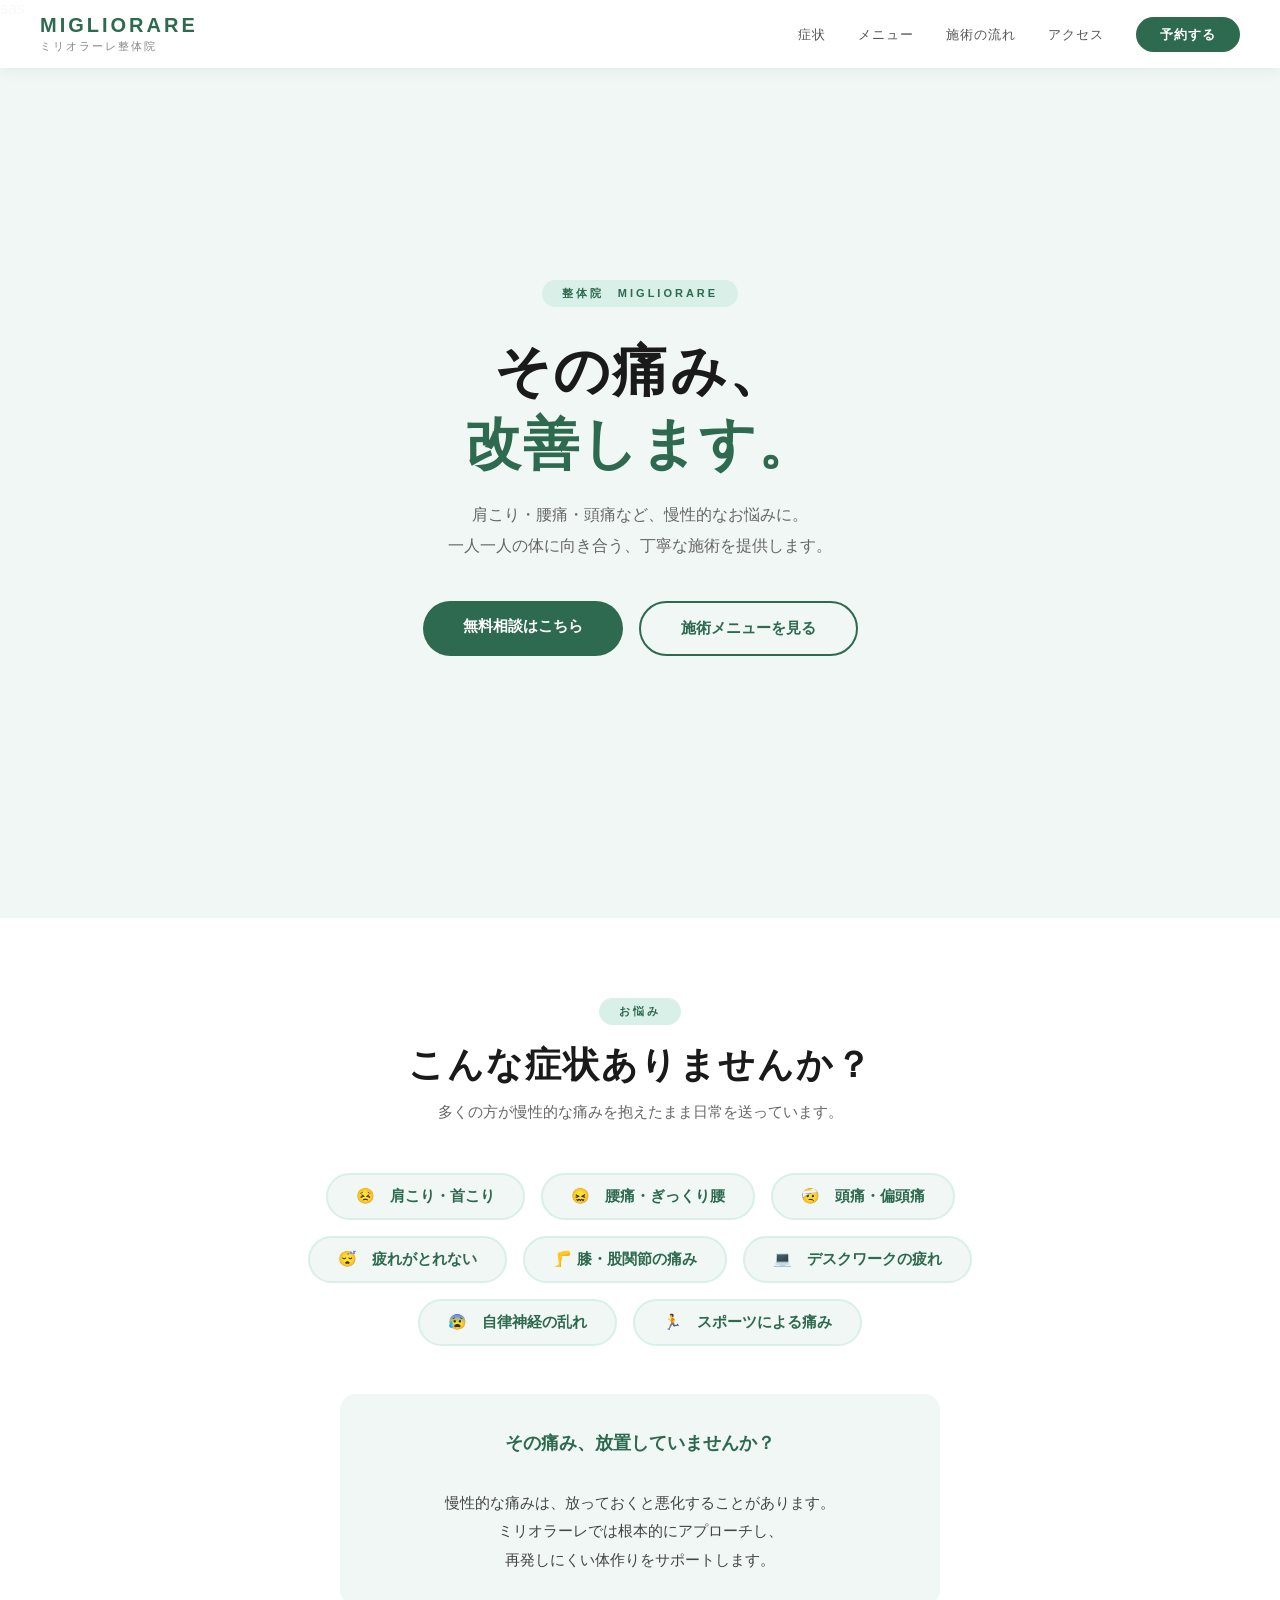
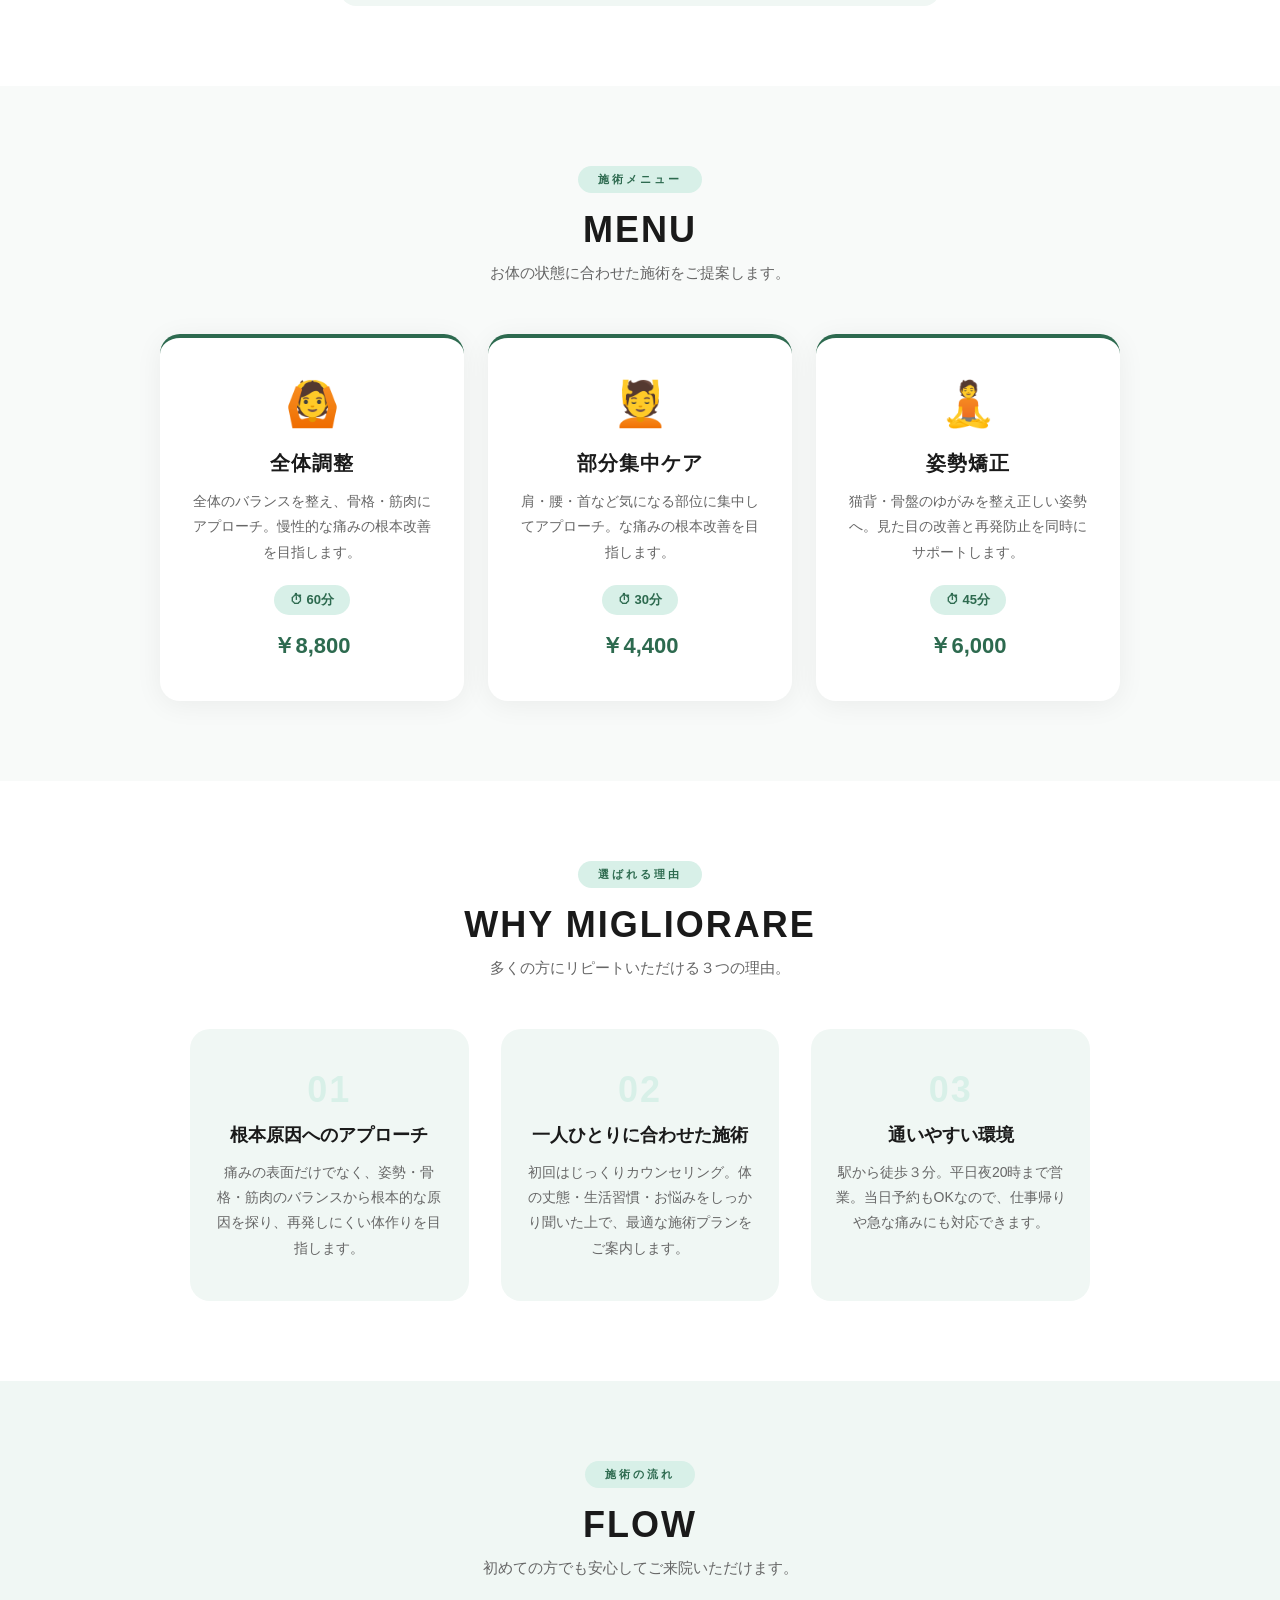
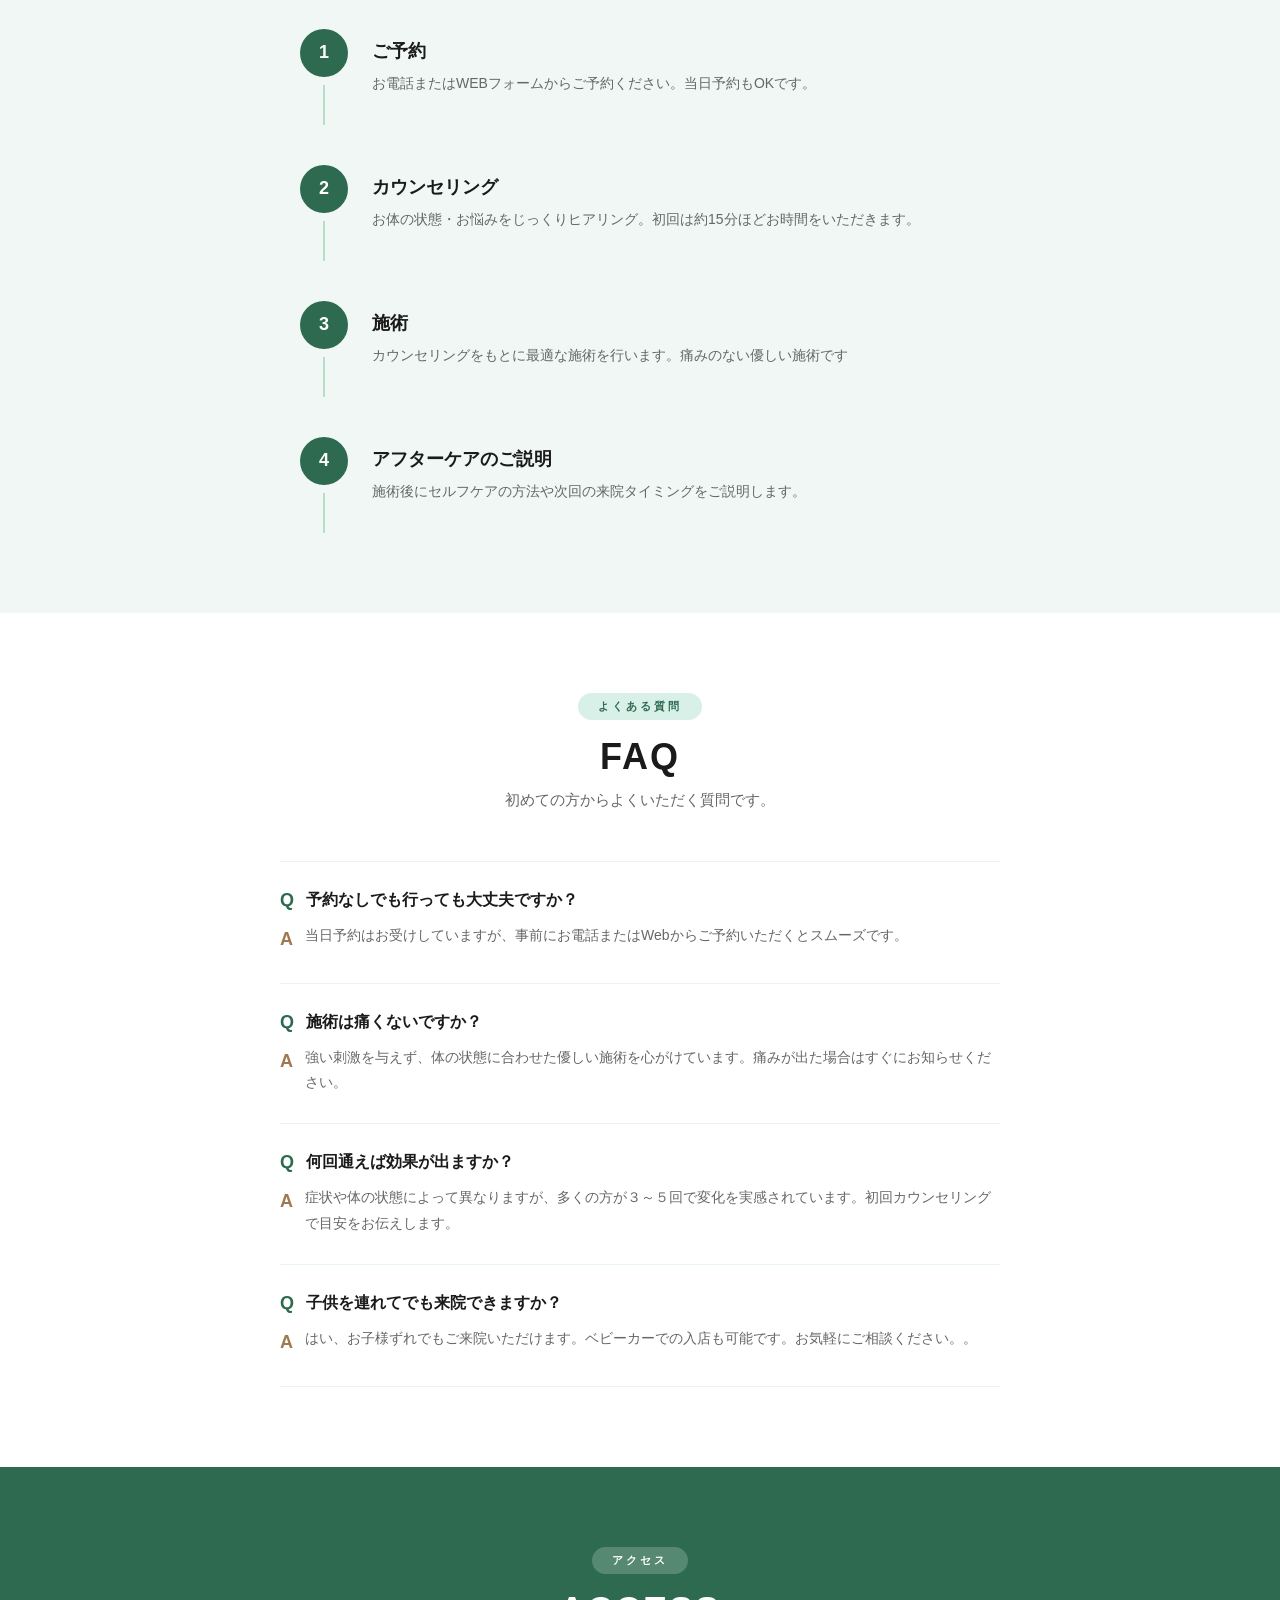
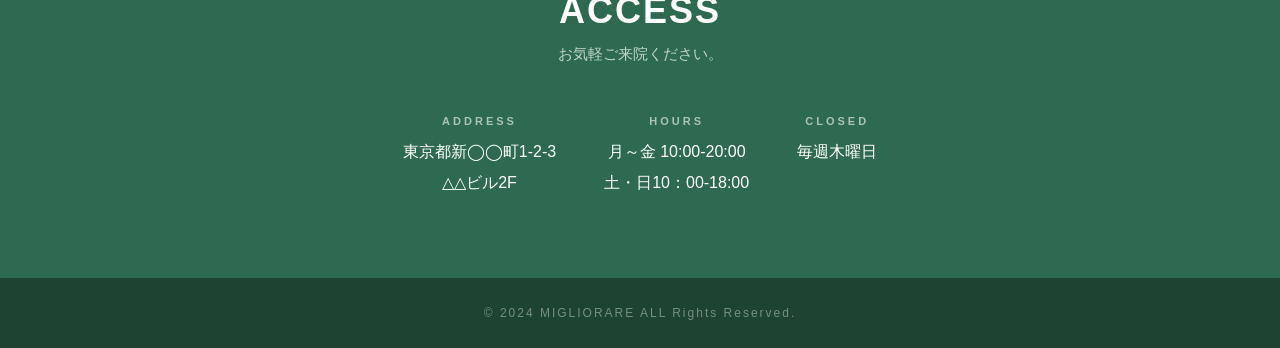
==== index.html @ 096dad44 "Add files via upload" ====
sas<!DOCTYPE html>
<html lang="en">
<head>
    <meta charset="UTF-8">
    <meta name="viewport" content="width=device-width, initial-scale=1.0">
    <title>Millionaire(ミオラーレ)</title>
</head>

<style>
    * {
        box-sizing: border-box;
        margin: 0;
        padding: 0;
    }

    body {
        font-family: sans-serif;
        color: #333333;
    }
    .navbar {
        position: fixed;
        top: 0;
        left: 0;
        right: 0;
        height: 68px;
        padding: 0 40px;
        background-color: rgba(255, 255, 255, 0.97);
        display: flex;
        justify-content: space-between;
        align-items: center;
        box-shadow: 0 2px 16px rgba(0, 0, 0, 0.06);
        z-index: 100;
    }

    .logo {
        font-size: 20px;
        font-weight: 900;
        color: #2d6a4f;
        letter-spacing: 3px;
    }

    .logo span {
        font-size: 11px;
        font-weight: 400;
        color: #888888;
        letter-spacing: 2px;
        display: block;
        margin-top: 2px;
    }

    .nav-links {
        list-style: none;
        display: flex;
        gap: 32px;
    }
    .nav-links a {
        text-decoration: none;
        color: #555555;
        font-size: 13px;
        letter-spacing: 1px;
        transition: color 0.2s;
    }

    .nav-links a:hover {
        color: #2d6a4f;
    }

    .nav-btn {
        background-color: #2d6a4f;
        color: #FFFFFF !important;
        padding: 10px 24px;
        border-radius: 100px;
        font-weight: 700 !important;
        transition: background-color 0.2 !important;
    }

    .nav-btn:hover {
        background-color: #1b4332 !important;
        color: #ffffff !important;
    }

    .hero {
        height: 100vh;
        background-color: #f0f7f4;
        display: flex;
        align-items: center;
        justify-content: center;
        text-align: center;
        padding: 0 20px;
    }

    .hero-inner {
        max-width: 700px;
    }

    .hero-label {
        display: inline-block;
        background-color: #d8f0e8;
        color: #2d6a4f;
        font-size: 11px;
        font-weight: 700;
        letter-spacing: 3px;
        padding: 6px 20px;
        border-radius: 100px;
        margin-bottom: 28px;
    }

    .hero-title {
        font-size: 56px;
        font-weight: 900;
        color: #1a1a1a;
        line-height:  1.3;
        margin-bottom: 20px;
        letter-spacing:  2px;
    }

    .hero-title span {
        color: #2d6a4f;
    }

    .hero-text {
        font-size: 16px;
        color: #666666;
        line-height: 1.9;
        margin-bottom: 40px;
        }

        .hero-btns {
            display: flex;
            gap: 16px;
            justify-content: center;
        }

        .btn-primary {
            display:inline-block;
            background-color: #2d6a4f;
            color: #FFFFFF;
            font-size: 15px;
            font-weight: 700;
            padding: 16px 40px;
            border-radius: 100px;
            text-decoration: none;
            transition: all 0.3s ease;
        }
        .btn-primary:hover {
            background-color: #1b4332;
            transform: translateY(-3px);
            box-shadow: 0 8px 24px rgba(45, 106, 79, 0 0.3);
        }

        .btn-secondary {
            display: inline-block;
            background-color: transparent;
            color: #2d6a4f;
            font-size: 15px;
            font-weight: 700;
            padding: 16px 40px;
            border-radius: 100px;
            text-decoration: none;
            border: 2px solid #2d6a4f;
            transition: all 0.3s ease;
            }

        .btn-secondary:hover {
                background-color: #2d6a4f;
                color: #ffffff;
            }

        .section-label {
            display:  inline-block;
            background-color: #d8f0e8;
            color: #2d6a4f;
            font-size: 11px;
            font-weight: 700;
            letter-spacing: 3px;
            padding: 6px 20px;
            border-radius: 100px;
            margin-bottom: 16px;
        }    

        .section-title {
            font-size: 36px;
            font-weight: 900;
            color: #1a1a1a;
            margin-bottom: 8px;
            letter-spacing: 2px;
        }

        .section-text {
            font-size: 15px;
            color: #666666;
            line-height: 1.8;
            margin-bottom: 48px;
        }

        .symptoms {
            padding: 80px 40px;
            background-color: #ffffff;
            text-align: center;
        }

        .symptom-grid {
            display: flex;
            flex-wrap: wrap;
            gap: 16px;
            max-width: 800px;
            margin: 0 auto 48px;
            justify-content: center;
        }

        .symptom-item {
            background-color: #f0f7f4;
            border: 2px solid #d8f0e8;
            border-radius: 100px;
            padding: 12px 28px;
            font-size: 15px;
            font-weight: 700;
            color: #2d6a4f
        }

        .symptom-note {
            background-color: #f0f7f4;
            border-radius: 16px;
            padding: 32px 40px;
            max-width: 600px;
            margin: 0 auto;
            font-size: 15px;
            color: #444444;
            line-height: 1.9;
        }

        .symptom-note strong {
            color: #2d6a4f;
            font-size: 18px;
        }

        .treatment {
            padding: 80px 40px;
            background-color: #f8faf9;
            text-align: center;
        }

        .treatment-cards {
            display: flex;
            gap: 24px;
            max-width: 960px;
            margin: 0 auto;
        }

        .treatment-card {
            flex: 1;
            background-color: #ffffff;
            border-radius: 20px;
            padding: 40px 28px;
            text-align: center;
            box-shadow: 0 4px 28px rgba(0, 0, 0, 0.06);
            transition: all 0.3s ease;
            border-top: 4px solid #2d6a4f;
        }

        .treatment-card:hover {
            transform:  translateY(-6px);
            box-shadow: 0 16px 40px rgba(45, 106, 79, 0.15);
        }

        .treatment-icon {
            font-size: 44px;
            margin-bottom: 20px;
        }

        .treatment-name {
            font-size: 20px;
            font-weight: 900;
            color: #1a1a1a;
            margin-bottom: 12px;
            letter-spacing: 1px;
        }

        .treatment-desc {
            font-size: 14px;
            color: #666666;
            line-height: 1.8;
            margin-bottom: 20px;
        }

        .treatment-time {
            font-size: 13px;
            color: #2d6a4f;
            font-weight: 700;
            background-color: #d8f0e8;
            padding: 6px 16px;
            border-radius: 100px;
            display: inline-block;
            margin-bottom: 8px;
        }

        .treatment-price {
            font-size: 22px;
            font-weight: 900;
            color: #2d6a4f;
            margin-top: 8px;
        }

        .reasons {
            padding: 80px 40px;
            background-color: #ffffff;
            text-align: center;
        }

        .reason-grid {
            display: flex;
            gap: 32px;
            max-width: 900px;
            margin: 0 auto;
        }

        .reason-item {
            flex: 1;
            padding: 40px 24px;
            border-radius: 20px;
            background-color: #f0f7f4;
            transition: all 0.3s ease;
        }

        .reason-item:hover {
            transform: translateY(-4px);
            box-shadow: 0 12px 32px rgba(45, 106, 79, 0.12);
        }

        .reason-number {
            font-size: 36px;
            font-weight: 900;
            color:#d8f0e8;
            margin-bottom: 12px;
            letter-spacing: 2px;
        }

        .reason-title {
            font-size: 18px;
            font-weight: 900;
            color: #1a1a1a;
            margin-bottom: 12px;
            line-height: 1.4;
        }

        .reason-text {
            font-size: 14px;
            color: #666666;
            line-height: 1.8;
        }

        .flow {
            padding: 80px 40px;
            background-color:  #f0f7f4;
            text-align: center;
        }

        .flow-steps {
            max-width: 680px;
            margin: 0 auto;
            display: flex;
            flex-direction: column;
            gap: 0;
        }

        .flow-step {
            display: flex;
            align-items: flex-start;
            gap: 24px;
            text-align: left;
            position: relative;
            padding-bottom: 40px;
    }

    .flow-step:last-child {
        padding-bottom: 0;
    }

    .flow-left {
        display: flex;
        flex-direction: column;
        align-items: center;
        flex-shrink: 0;
    }

    .flow-num {
        width: 48px;
        height: 48px;
        background-color: #2d6a4f;
        color: #ffffff;
        font-size: 18px;
        font-weight: 900;
        border-radius: 50%;
        display: flex;
        align-items: center;
        justify-content: center;
    }

    .flow-line {
        width: 2px;
        flex: 1;
        background-color: #b7dfc8;
        margin-top: 8px;
        min-height: 40px;
    }

    .flow-step-:last-child .flow-line {
        display: none;
    }

    .flow-content {
        padding-top: 10px;
    }

    .flow-title {
        font-size: 18px;
        font-weight: 900;
        color: #1a1a1a;
        margin-bottom: 8px;
    }

    .flow-text {
        font-size: 14px;
        color: #666666;
        line-height: 1.8;
    }

    .faq {
        padding: 80px 40px;
        background-color: #ffffff;
        text-align: center;
    }

    .faq-list {
        max-width: 720px;
        margin:  0 auto;
        text-align:  left;
    }

    .faq-item {
        border-bottom: 1px solid #e8f4ee;
        padding: 28px 0;
    }

    .faq-item:first-child {
        border-top: 1px solid #e8f4ee;
    }
    .faq-q {
        font-size: 16px;
        font-weight: 700;
        color: #1a1a1a;
        margin-bottom: 12px;
        display: flex;
        gap: 12px;
        align-items: flex-start;
    }

    .faq-q:before {
        content: "Q";
        color: #2d6a4f;
        font-size: 18px;
        font-weight: 900;
        flex-shrink: 0;
    }

    .faq-a{
        font-size: 14px;
        color: #666666;
        line-height: 1.8;
        display: flex;
        gap: 12px;
        align-items: flex-start;
    }

    .faq-a::before {
    content: "A";
    color: #a07850;
    font-size: 18px;
    font-weight: 900;
    flex-shrink: 0;
    }

    .access {
        padding: 80px 40px;
        background-color: #2d6a4f;
        text-align: center;
    }
    
    .access .section-label {
        background-color: rgba(255, 255, 255, 0.2);
        color: #ffffff;
    }

    .access .section-title {
        color:#ffffff;
    }

    .access .section-text {
        color: rgba(255, 255, 255, 0.7);
    }

    .access-grid {
        display: flex;
        gap: 48px;
        max-width: 720px;
        margin: 0 auto;
        justify-content:  center;
    }
    
    .access-item {
        text-align: center;
    }

    .access-label {
        font-size: 11px;
        letter-spacing: 3px;
        color: rgba(255, 255, 255, 0.6);
        margin-bottom: 10px;
        font-weight: 700;
    }

    .access-text {
        font-size: 16px;
        color: #ffffff;
        line-height: 1.9;
    }

    footer {
        background-color: #1d4332;
        padding: 28px;
        text-align: center;
    }

    .footer-text {
        font-size: 12px;
        color: rgba(255, 255, 255, 0.4);
        letter-spacing: 2px;
    }

 
</style>


<body>
    <nav  class="navbar">
        <div class="logo">
            MIGLIORARE
            <span>ミリオラーレ整体院</span>
        </div>
        <ul class="nav-links">
            <li><a href="#">症状</a></li>
            <li><a href="#">メニュー</a></li>
            <li><a href="#">施術の流れ</a></li>
            <li><a href="#">アクセス</a></li>
            <li><a class="nav-btn" href="#">予約する</a></li>
        </ul>
    </nav>
    <section class="hero">
        <div class="hero-inner">
            <span class="hero-label">整体院　MIGLIORARE</span>
            <h1 class="hero-title">
                その痛み、<br>
                <span>改善します。</span>
            </h1>
            <p class="hero-text">
                肩こり・腰痛・頭痛など、慢性的なお悩みに。<br>
                一人一人の体に向き合う、丁寧な施術を提供します。
        </p>
            <div class="hero-btns">
                <a class="btn-primary" href="#">無料相談はこちら</a>
                <a class="btn-secondary" href="#">施術メニューを見る</a>
            </div>
        </div>
    </section>

    <section class="symptoms">
        <span class="section-label">お悩み</span>
        <h2 class="section-title">こんな症状ありませんか？</h2>
        <p class="section-text">多くの方が慢性的な痛みを抱えたまま日常を送っています。</p>

        <div class="symptom-grid">
          <span class="symptom-item">😣　肩こり・首こり</span>
            <span class="symptom-item">😖　腰痛・ぎっくり腰</span>
            <span class="symptom-item">🤕　頭痛・偏頭痛</span>
            <span class="symptom-item">😴　疲れがとれない</span>
            <span class="symptom-item">🦵  膝・股関節の痛み</span>
            <span class="symptom-item">💻　デスクワークの疲れ</span>
            <span class="symptom-item">😰　自律神経の乱れ</span>
            <span class="symptom-item">🏃　スポーツによる痛み</span>
        </div>

        <div class="symptom-note">
            <strong>その痛み、放置していませんか？</strong><br><br>
            慢性的な痛みは、放っておくと悪化することがあります。<br>
            ミリオラーレでは根本的にアプローチし、<br>
            再発しにくい体作りをサポートします。
        </div>
    </section>

    <section class="treatment">
        <span class="section-label">施術メニュー</span>
        <h2 class="section-title">MENU</h2>
        <p class="section-text">お体の状態に合わせた施術をご提案します。</p>

        <div class="treatment-cards">

            <div class="treatment-card">
                <div class="treatment-icon">🙆</div>
                <h3 class="treatment-name">全体調整</h3>
                <p class="treatment-desc">全体のバランスを整え、骨格・筋肉にアプローチ。慢性的な痛みの根本改善を目指します。</p>
                <span class="treatment-time">⏱ 60分</span>
                <p class="treatment-price">￥8,800</p>
            </div>

            <div class="treatment-card">
                <div class="treatment-icon">💆</div>
                <h3 class="treatment-name">部分集中ケア</h3>
                <p class="treatment-desc">肩・腰・首など気になる部位に集中してアプローチ。な痛みの根本改善を目指します。</p>
                <span class="treatment-time">⏱  30分</span>
                <p class="treatment-price">￥4,400</p>
            </div>

        <div class="treatment-card">
                <div class="treatment-icon">🧘</div>
                <h3 class="treatment-name">姿勢矯正</h3>
                <p class="treatment-desc">猫背・骨盤のゆがみを整え正しい姿勢へ。見た目の改善と再発防止を同時にサポートします。</p>
                <span class="treatment-time">⏱ 45分</span>
                <p class="treatment-price">￥6,000</p>
            </div>
     </div>
    </section>

    <section class="reasons">
        <span class="section-label">選ばれる理由</span>
        <h2 class="section-title">WHY MIGLIORARE</h2>
        <p class="section-text">多くの方にリピートいただける３つの理由。</p>

        <div class="reason-grid">

            <div class="reason-item">
                <p class="reason-number">01</p>
                <h3 class="reason-title">根本原因へのアプローチ</h3>
                <p class="reason-text">痛みの表面だけでなく、姿勢・骨格・筋肉のバランスから根本的な原因を探り、再発しにくい体作りを目指します。</p>
            </div>

            <div class="reason-item">
                <p class="reason-number">02</p>
                <h3 class="reason-title">一人ひとりに合わせた施術</h3>
                <p class="reason-text">初回はじっくりカウンセリング。体の丈態・生活習慣・お悩みをしっかり聞いた上で、最適な施術プランをご案内します。</p>
            </div>

            <div class="reason-item">
                <p class="reason-number">03</p>
                <h3 class="reason-title">通いやすい環境</h3>
                <p class="reason-text">駅から徒歩３分。平日夜20時まで営業。当日予約もOKなので、仕事帰りや急な痛みにも対応できます。</p>
            </div>
    
        </div>
        
    </section>

    <section class="flow">
        <span class="section-label">施術の流れ</span>
        <h2 class="section-title">FLOW</h2>
        <p class="section-text">初めての方でも安心してご来院いただけます。</p>
    
    <div class="flow-steps">

        <div class="flow-step">
            <div class="flow-left">
            <div class="flow-num">1</div>
            <div class="flow-line"></div>
        </div>
        <div class="flow-content">
            <h3 class="flow-title">ご予約</h3>
            <p class="flow-text">お電話またはWEBフォームからご予約ください。当日予約もOKです。</p>
        </div>  
    </div>

    <div class="flow-step">
            <div class="flow-left">
            <div class="flow-num">2</div>
            <div class="flow-line"></div>
        </div>
        <div class="flow-content">
            <h3 class="flow-title">カウンセリング</h3>
            <p class="flow-text">お体の状態・お悩みをじっくりヒアリング。初回は約15分ほどお時間をいただきます。</p>
        </div>  
    </div>

    <div class="flow-step">
            <div class="flow-left">
            <div class="flow-num">3</div>
            <div class="flow-line"></div>
        </div>
        <div class="flow-content">
            <h3 class="flow-title">施術</h3>
            <p class="flow-text">カウンセリングをもとに最適な施術を行います。痛みのない優しい施術です</p>
        </div>  
    </div>

    <div class="flow-step">
            <div class="flow-left">
            <div class="flow-num">4</div>
            <div class="flow-line"></div>
        </div>
        <div class="flow-content">
            <h3 class="flow-title">アフターケアのご説明</h3>
            <p class="flow-text">施術後にセルフケアの方法や次回の来院タイミングをご説明します。</p>
        </div>  
    </div>

    </div>
    </section>

    <section class="faq">
        <span class="section-label">よくある質問</span>
        <h2 class="section-title">FAQ</h2>
        <p class="section-text">初めての方からよくいただく質問です。</p>

        <div class="faq-list">

            <div class="faq-item">
                <p class="faq-q">予約なしでも行っても大丈夫ですか？</p>
                <p class="faq-a">当日予約はお受けしていますが、事前にお電話またはWebからご予約いただくとスムーズです。</p>
            </div>

             <div class="faq-item">
                <p class="faq-q">施術は痛くないですか？</p>
                <p class="faq-a">強い刺激を与えず、体の状態に合わせた優しい施術を心がけています。痛みが出た場合はすぐにお知らせください。</p>
            </div>

             <div class="faq-item">
                <p class="faq-q">何回通えば効果が出ますか？</p>
                <p class="faq-a">症状や体の状態によって異なりますが、多くの方が３～５回で変化を実感されています。初回カウンセリングで目安をお伝えします。</p>
            </div>

            
             <div class="faq-item">
                <p class="faq-q">子供を連れてでも来院できますか？</p>
                <p class="faq-a">はい、お子様ずれでもご来院いただけます。ベビーカーでの入店も可能です。お気軽にご相談ください。。</p>
            </div>

        </div>
    </section>

    <section class="access">
        <span class="section-label">アクセス</span>
        <h2 class="section-title">ACCESS</h2>
        <p class="section-text">お気軽ご来院ください。</p>

        <div class="access-grid">

            <div class="access-item">
                <p class="access-label">ADDRESS</p>
                <p class="access-text">東京都新◯◯町1-2-3<br>△△ビル2F</p>
            </div>

            
            <div class="access-item">
                <p class="access-label">HOURS</p>
                <p class="access-text">月～金 10:00-20:00<br>土・日10：00-18:00</p>
            </div>

            
            <div class="access-item">
                <p class="access-label">CLOSED</p>
                <p class="access-text">毎週木曜日</p>
            </div>

        </div>
    </section>

    <footer>
        <p class="footer-text">© 2024 MIGLIORARE ALL Rights Reserved.</p>
    </footer>

</body>
</html>
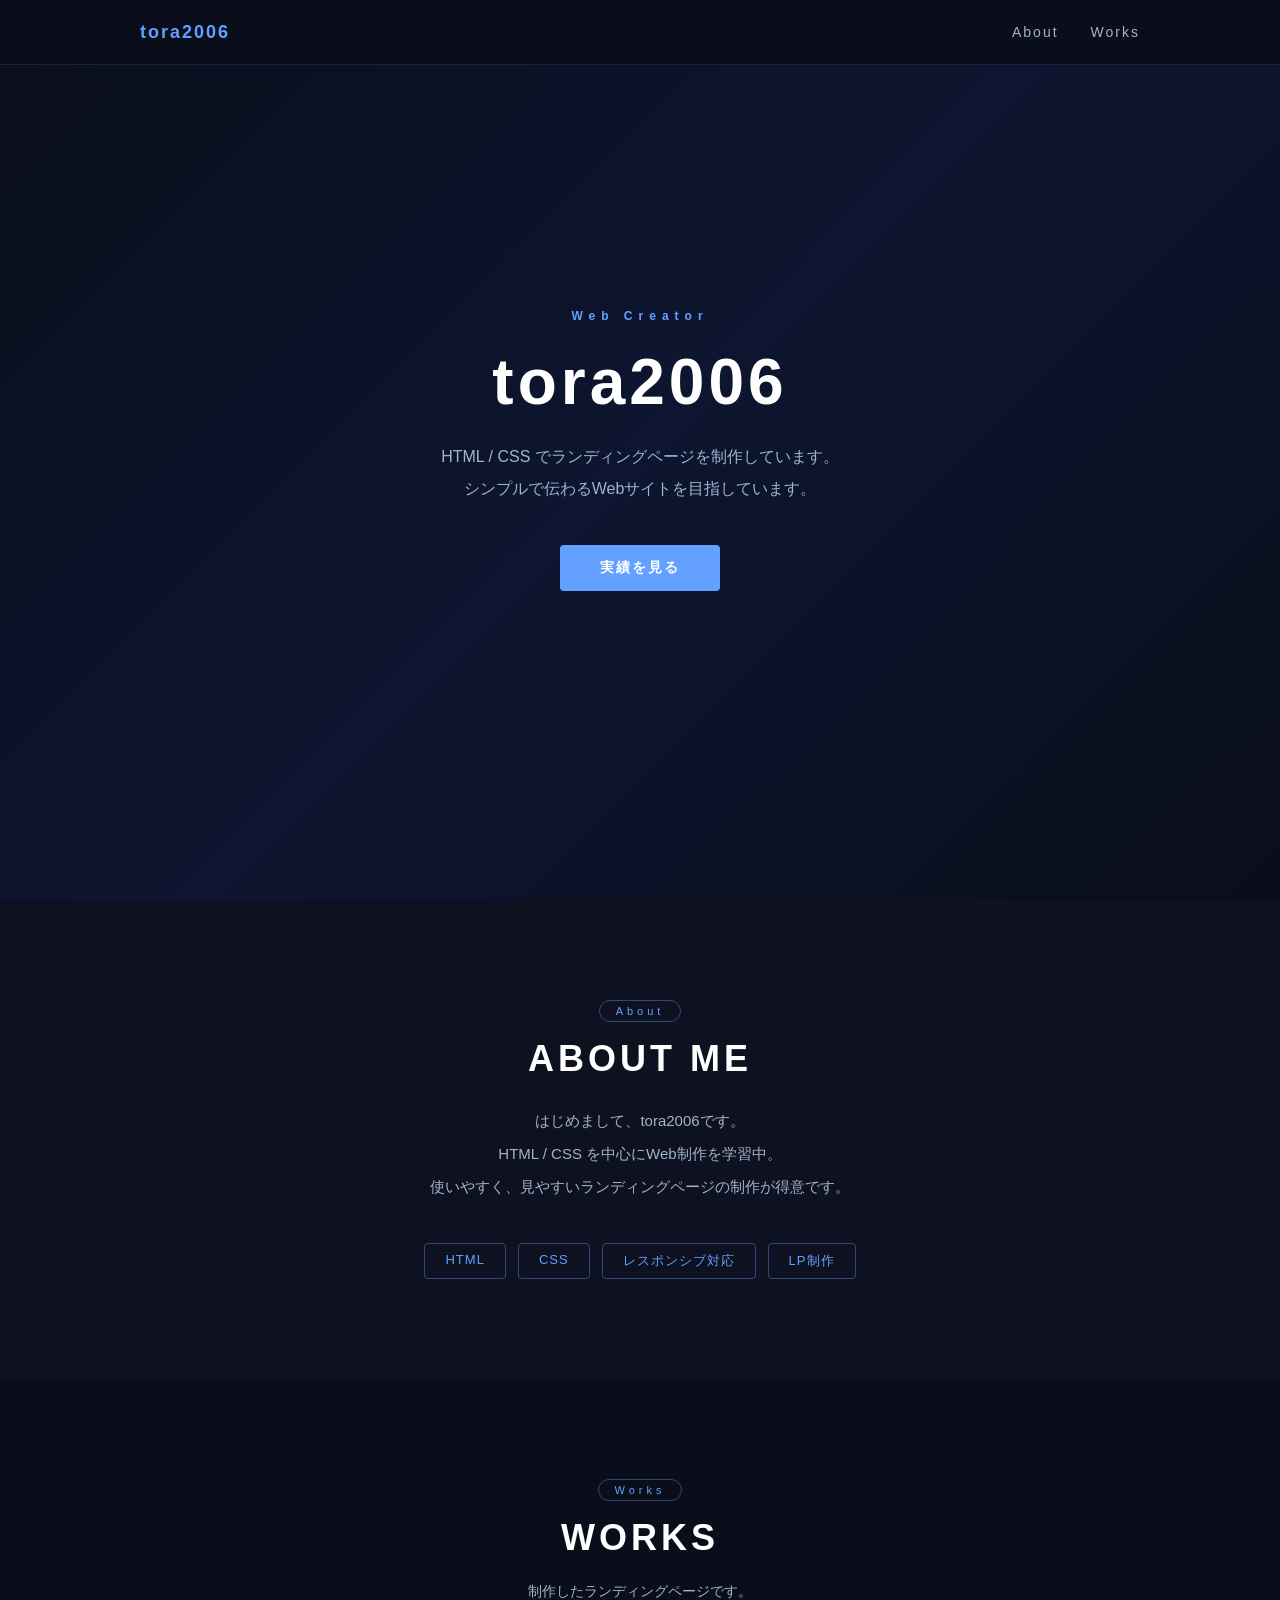
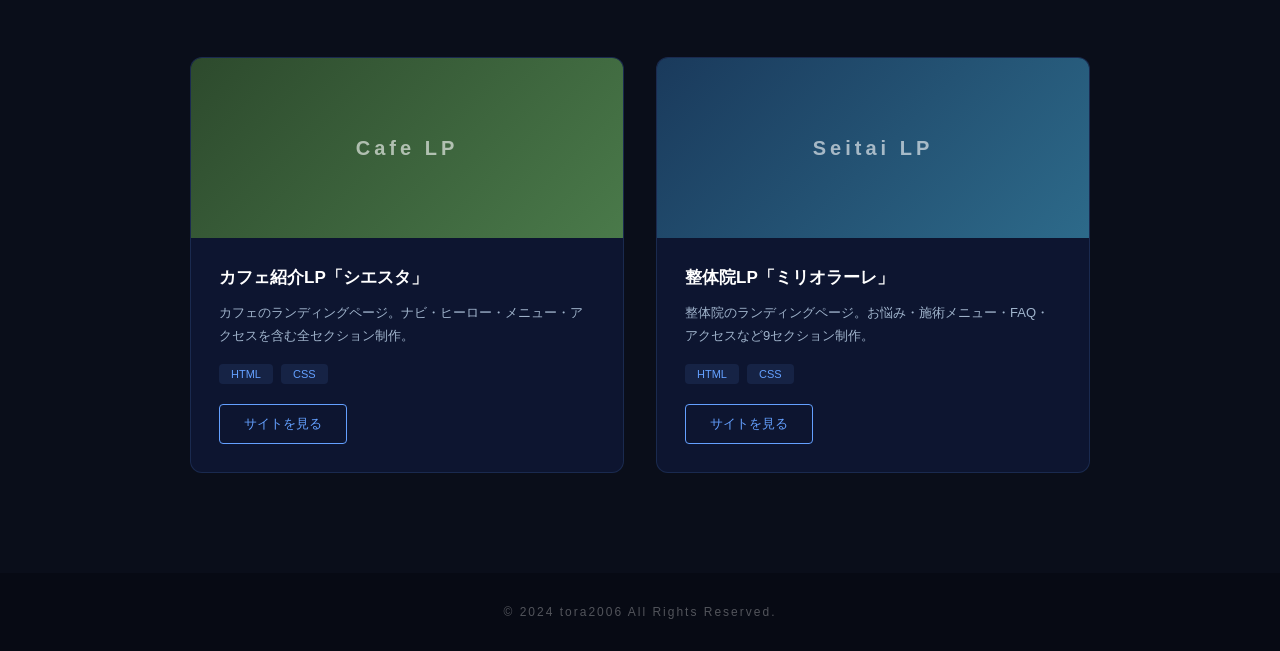
==== commit 8c8a0fca: "Add files via upload" ====
--- a/index.html
+++ b/index.html
@@ -1,779 +1,91 @@
-sas<!DOCTYPE html>
-<html lang="en">
+<!DOCTYPE html>
+<html lang="ja">
 <head>
     <meta charset="UTF-8">
     <meta name="viewport" content="width=device-width, initial-scale=1.0">
-    <title>Millionaire(ミオラーレ)</title>
+    <title>tora2006 | Web Portfolio</title>
+    <link rel="stylesheet" href="style.css">
 </head>
+<body>
 
-<style>
-    * {
-        box-sizing: border-box;
-        margin: 0;
-        padding: 0;
-    }
+    <header class="header">
+        <div class="header-inner">
+            <p class="logo">tora2006</p>
+            <nav class="nav-links">
+                <a href="#about">About</a>
+                <a href="#works">Works</a>
+            </nav>
+        </div>
+    </header>
 
-    body {
-        font-family: sans-serif;
-        color: #333333;
-    }
-    .navbar {
-        position: fixed;
-        top: 0;
-        left: 0;
-        right: 0;
-        height: 68px;
-        padding: 0 40px;
-        background-color: rgba(255, 255, 255, 0.97);
-        display: flex;
-        justify-content: space-between;
-        align-items: center;
-        box-shadow: 0 2px 16px rgba(0, 0, 0, 0.06);
-        z-index: 100;
-    }
-
-    .logo {
-        font-size: 20px;
-        font-weight: 900;
-        color: #2d6a4f;
-        letter-spacing: 3px;
-    }
-
-    .logo span {
-        font-size: 11px;
-        font-weight: 400;
-        color: #888888;
-        letter-spacing: 2px;
-        display: block;
-        margin-top: 2px;
-    }
-
-    .nav-links {
-        list-style: none;
-        display: flex;
-        gap: 32px;
-    }
-    .nav-links a {
-        text-decoration: none;
-        color: #555555;
-        font-size: 13px;
-        letter-spacing: 1px;
-        transition: color 0.2s;
-    }
-
-    .nav-links a:hover {
-        color: #2d6a4f;
-    }
-
-    .nav-btn {
-        background-color: #2d6a4f;
-        color: #FFFFFF !important;
-        padding: 10px 24px;
-        border-radius: 100px;
-        font-weight: 700 !important;
-        transition: background-color 0.2 !important;
-    }
-
-    .nav-btn:hover {
-        background-color: #1b4332 !important;
-        color: #ffffff !important;
-    }
-
-    .hero {
-        height: 100vh;
-        background-color: #f0f7f4;
-        display: flex;
-        align-items: center;
-        justify-content: center;
-        text-align: center;
-        padding: 0 20px;
-    }
-
-    .hero-inner {
-        max-width: 700px;
-    }
-
-    .hero-label {
-        display: inline-block;
-        background-color: #d8f0e8;
-        color: #2d6a4f;
-        font-size: 11px;
-        font-weight: 700;
-        letter-spacing: 3px;
-        padding: 6px 20px;
-        border-radius: 100px;
-        margin-bottom: 28px;
-    }
-
-    .hero-title {
-        font-size: 56px;
-        font-weight: 900;
-        color: #1a1a1a;
-        line-height:  1.3;
-        margin-bottom: 20px;
-        letter-spacing:  2px;
-    }
-
-    .hero-title span {
-        color: #2d6a4f;
-    }
-
-    .hero-text {
-        font-size: 16px;
-        color: #666666;
-        line-height: 1.9;
-        margin-bottom: 40px;
-        }
-
-        .hero-btns {
-            display: flex;
-            gap: 16px;
-            justify-content: center;
-        }
-
-        .btn-primary {
-            display:inline-block;
-            background-color: #2d6a4f;
-            color: #FFFFFF;
-            font-size: 15px;
-            font-weight: 700;
-            padding: 16px 40px;
-            border-radius: 100px;
-            text-decoration: none;
-            transition: all 0.3s ease;
-        }
-        .btn-primary:hover {
-            background-color: #1b4332;
-            transform: translateY(-3px);
-            box-shadow: 0 8px 24px rgba(45, 106, 79, 0 0.3);
-        }
-
-        .btn-secondary {
-            display: inline-block;
-            background-color: transparent;
-            color: #2d6a4f;
-            font-size: 15px;
-            font-weight: 700;
-            padding: 16px 40px;
-            border-radius: 100px;
-            text-decoration: none;
-            border: 2px solid #2d6a4f;
-            transition: all 0.3s ease;
-            }
-
-        .btn-secondary:hover {
-                background-color: #2d6a4f;
-                color: #ffffff;
-            }
-
-        .section-label {
-            display:  inline-block;
-            background-color: #d8f0e8;
-            color: #2d6a4f;
-            font-size: 11px;
-            font-weight: 700;
-            letter-spacing: 3px;
-            padding: 6px 20px;
-            border-radius: 100px;
-            margin-bottom: 16px;
-        }    
-
-        .section-title {
-            font-size: 36px;
-            font-weight: 900;
-            color: #1a1a1a;
-            margin-bottom: 8px;
-            letter-spacing: 2px;
-        }
-
-        .section-text {
-            font-size: 15px;
-            color: #666666;
-            line-height: 1.8;
-            margin-bottom: 48px;
-        }
-
-        .symptoms {
-            padding: 80px 40px;
-            background-color: #ffffff;
-            text-align: center;
-        }
-
-        .symptom-grid {
-            display: flex;
-            flex-wrap: wrap;
-            gap: 16px;
-            max-width: 800px;
-            margin: 0 auto 48px;
-            justify-content: center;
-        }
-
-        .symptom-item {
-            background-color: #f0f7f4;
-            border: 2px solid #d8f0e8;
-            border-radius: 100px;
-            padding: 12px 28px;
-            font-size: 15px;
-            font-weight: 700;
-            color: #2d6a4f
-        }
-
-        .symptom-note {
-            background-color: #f0f7f4;
-            border-radius: 16px;
-            padding: 32px 40px;
-            max-width: 600px;
-            margin: 0 auto;
-            font-size: 15px;
-            color: #444444;
-            line-height: 1.9;
-        }
-
-        .symptom-note strong {
-            color: #2d6a4f;
-            font-size: 18px;
-        }
-
-        .treatment {
-            padding: 80px 40px;
-            background-color: #f8faf9;
-            text-align: center;
-        }
-
-        .treatment-cards {
-            display: flex;
-            gap: 24px;
-            max-width: 960px;
-            margin: 0 auto;
-        }
-
-        .treatment-card {
-            flex: 1;
-            background-color: #ffffff;
-            border-radius: 20px;
-            padding: 40px 28px;
-            text-align: center;
-            box-shadow: 0 4px 28px rgba(0, 0, 0, 0.06);
-            transition: all 0.3s ease;
-            border-top: 4px solid #2d6a4f;
-        }
-
-        .treatment-card:hover {
-            transform:  translateY(-6px);
-            box-shadow: 0 16px 40px rgba(45, 106, 79, 0.15);
-        }
-
-        .treatment-icon {
-            font-size: 44px;
-            margin-bottom: 20px;
-        }
-
-        .treatment-name {
-            font-size: 20px;
-            font-weight: 900;
-            color: #1a1a1a;
-            margin-bottom: 12px;
-            letter-spacing: 1px;
-        }
-
-        .treatment-desc {
-            font-size: 14px;
-            color: #666666;
-            line-height: 1.8;
-            margin-bottom: 20px;
-        }
-
-        .treatment-time {
-            font-size: 13px;
-            color: #2d6a4f;
-            font-weight: 700;
-            background-color: #d8f0e8;
-            padding: 6px 16px;
-            border-radius: 100px;
-            display: inline-block;
-            margin-bottom: 8px;
-        }
-
-        .treatment-price {
-            font-size: 22px;
-            font-weight: 900;
-            color: #2d6a4f;
-            margin-top: 8px;
-        }
-
-        .reasons {
-            padding: 80px 40px;
-            background-color: #ffffff;
-            text-align: center;
-        }
-
-        .reason-grid {
-            display: flex;
-            gap: 32px;
-            max-width: 900px;
-            margin: 0 auto;
-        }
-
-        .reason-item {
-            flex: 1;
-            padding: 40px 24px;
-            border-radius: 20px;
-            background-color: #f0f7f4;
-            transition: all 0.3s ease;
-        }
-
-        .reason-item:hover {
-            transform: translateY(-4px);
-            box-shadow: 0 12px 32px rgba(45, 106, 79, 0.12);
-        }
-
-        .reason-number {
-            font-size: 36px;
-            font-weight: 900;
-            color:#d8f0e8;
-            margin-bottom: 12px;
-            letter-spacing: 2px;
-        }
-
-        .reason-title {
-            font-size: 18px;
-            font-weight: 900;
-            color: #1a1a1a;
-            margin-bottom: 12px;
-            line-height: 1.4;
-        }
-
-        .reason-text {
-            font-size: 14px;
-            color: #666666;
-            line-height: 1.8;
-        }
-
-        .flow {
-            padding: 80px 40px;
-            background-color:  #f0f7f4;
-            text-align: center;
-        }
-
-        .flow-steps {
-            max-width: 680px;
-            margin: 0 auto;
-            display: flex;
-            flex-direction: column;
-            gap: 0;
-        }
-
-        .flow-step {
-            display: flex;
-            align-items: flex-start;
-            gap: 24px;
-            text-align: left;
-            position: relative;
-            padding-bottom: 40px;
-    }
-
-    .flow-step:last-child {
-        padding-bottom: 0;
-    }
-
-    .flow-left {
-        display: flex;
-        flex-direction: column;
-        align-items: center;
-        flex-shrink: 0;
-    }
-
-    .flow-num {
-        width: 48px;
-        height: 48px;
-        background-color: #2d6a4f;
-        color: #ffffff;
-        font-size: 18px;
-        font-weight: 900;
-        border-radius: 50%;
-        display: flex;
-        align-items: center;
-        justify-content: center;
-    }
-
-    .flow-line {
-        width: 2px;
-        flex: 1;
-        background-color: #b7dfc8;
-        margin-top: 8px;
-        min-height: 40px;
-    }
-
-    .flow-step-:last-child .flow-line {
-        display: none;
-    }
-
-    .flow-content {
-        padding-top: 10px;
-    }
-
-    .flow-title {
-        font-size: 18px;
-        font-weight: 900;
-        color: #1a1a1a;
-        margin-bottom: 8px;
-    }
-
-    .flow-text {
-        font-size: 14px;
-        color: #666666;
-        line-height: 1.8;
-    }
-
-    .faq {
-        padding: 80px 40px;
-        background-color: #ffffff;
-        text-align: center;
-    }
-
-    .faq-list {
-        max-width: 720px;
-        margin:  0 auto;
-        text-align:  left;
-    }
-
-    .faq-item {
-        border-bottom: 1px solid #e8f4ee;
-        padding: 28px 0;
-    }
-
-    .faq-item:first-child {
-        border-top: 1px solid #e8f4ee;
-    }
-    .faq-q {
-        font-size: 16px;
-        font-weight: 700;
-        color: #1a1a1a;
-        margin-bottom: 12px;
-        display: flex;
-        gap: 12px;
-        align-items: flex-start;
-    }
-
-    .faq-q:before {
-        content: "Q";
-        color: #2d6a4f;
-        font-size: 18px;
-        font-weight: 900;
-        flex-shrink: 0;
-    }
-
-    .faq-a{
-        font-size: 14px;
-        color: #666666;
-        line-height: 1.8;
-        display: flex;
-        gap: 12px;
-        align-items: flex-start;
-    }
-
-    .faq-a::before {
-    content: "A";
-    color: #a07850;
-    font-size: 18px;
-    font-weight: 900;
-    flex-shrink: 0;
-    }
-
-    .access {
-        padding: 80px 40px;
-        background-color: #2d6a4f;
-        text-align: center;
-    }
-    
-    .access .section-label {
-        background-color: rgba(255, 255, 255, 0.2);
-        color: #ffffff;
-    }
-
-    .access .section-title {
-        color:#ffffff;
-    }
-
-    .access .section-text {
-        color: rgba(255, 255, 255, 0.7);
-    }
-
-    .access-grid {
-        display: flex;
-        gap: 48px;
-        max-width: 720px;
-        margin: 0 auto;
-        justify-content:  center;
-    }
-    
-    .access-item {
-        text-align: center;
-    }
-
-    .access-label {
-        font-size: 11px;
-        letter-spacing: 3px;
-        color: rgba(255, 255, 255, 0.6);
-        margin-bottom: 10px;
-        font-weight: 700;
-    }
-
-    .access-text {
-        font-size: 16px;
-        color: #ffffff;
-        line-height: 1.9;
-    }
-
-    footer {
-        background-color: #1d4332;
-        padding: 28px;
-        text-align: center;
-    }
-
-    .footer-text {
-        font-size: 12px;
-        color: rgba(255, 255, 255, 0.4);
-        letter-spacing: 2px;
-    }
-
- 
-</style>
-
-
-<body>
-    <nav  class="navbar">
-        <div class="logo">
-            MIGLIORARE
-            <span>ミリオラーレ整体院</span>
-        </div>
-        <ul class="nav-links">
-            <li><a href="#">症状</a></li>
-            <li><a href="#">メニュー</a></li>
-            <li><a href="#">施術の流れ</a></li>
-            <li><a href="#">アクセス</a></li>
-            <li><a class="nav-btn" href="#">予約する</a></li>
-        </ul>
-    </nav>
     <section class="hero">
         <div class="hero-inner">
-            <span class="hero-label">整体院　MIGLIORARE</span>
-            <h1 class="hero-title">
-                その痛み、<br>
-                <span>改善します。</span>
-            </h1>
-            <p class="hero-text">
-                肩こり・腰痛・頭痛など、慢性的なお悩みに。<br>
-                一人一人の体に向き合う、丁寧な施術を提供します。
-        </p>
-            <div class="hero-btns">
-                <a class="btn-primary" href="#">無料相談はこちら</a>
-                <a class="btn-secondary" href="#">施術メニューを見る</a>
+            <p class="hero-label">Web Creator</p>
+            <h1 class="hero-title">tora2006</h1>
+            <p class="hero-text">HTML / CSS でランディングページを制作しています。<br>シンプルで伝わるWebサイトを目指しています。</p>
+            <a href="#works" class="hero-btn">実績を見る</a>
+        </div>
+    </section>
+
+    <section class="about" id="about">
+        <div class="about-inner">
+            <span class="section-label">About</span>
+            <h2 class="section-title">ABOUT ME</h2>
+            <p class="about-text">はじめまして、tora2006です。<br>HTML / CSS を中心にWeb制作を学習中。<br>使いやすく、見やすいランディングページの制作が得意です。</p>
+            <div class="skills">
+                <span class="skill-tag">HTML</span>
+                <span class="skill-tag">CSS</span>
+                <span class="skill-tag">レスポンシブ対応</span>
+                <span class="skill-tag">LP制作</span>
             </div>
         </div>
     </section>
 
-    <section class="symptoms">
-        <span class="section-label">お悩み</span>
-        <h2 class="section-title">こんな症状ありませんか？</h2>
-        <p class="section-text">多くの方が慢性的な痛みを抱えたまま日常を送っています。</p>
+    <section class="works" id="works">
+        <div class="works-inner">
+            <span class="section-label">Works</span>
+            <h2 class="section-title">WORKS</h2>
+            <p class="section-text">制作したランディングページです。</p>
 
-        <div class="symptom-grid">
-          <span class="symptom-item">😣　肩こり・首こり</span>
-            <span class="symptom-item">😖　腰痛・ぎっくり腰</span>
-            <span class="symptom-item">🤕　頭痛・偏頭痛</span>
-            <span class="symptom-item">😴　疲れがとれない</span>
-            <span class="symptom-item">🦵  膝・股関節の痛み</span>
-            <span class="symptom-item">💻　デスクワークの疲れ</span>
-            <span class="symptom-item">😰　自律神経の乱れ</span>
-            <span class="symptom-item">🏃　スポーツによる痛み</span>
-        </div>
+            <div class="works-grid">
 
-        <div class="symptom-note">
-            <strong>その痛み、放置していませんか？</strong><br><br>
-            慢性的な痛みは、放っておくと悪化することがあります。<br>
-            ミリオラーレでは根本的にアプローチし、<br>
-            再発しにくい体作りをサポートします。
+                <div class="work-card">
+                    <div class="work-thumb cafe">
+                        <span class="work-thumb-text">Cafe LP</span>
+                    </div>
+                    <div class="work-info">
+                        <h3 class="work-title">カフェ紹介LP「シエスタ」</h3>
+                        <p class="work-desc">カフェのランディングページ。ナビ・ヒーロー・メニュー・アクセスを含む全セクション制作。</p>
+                        <div class="work-tags">
+                            <span class="work-tag">HTML</span>
+                            <span class="work-tag">CSS</span>
+                        </div>
+                        <a href="22index.html" target="_blank" class="work-btn">サイトを見る</a>
+                    </div>
+                </div>
+
+                <div class="work-card">
+                    <div class="work-thumb seitai">
+                        <span class="work-thumb-text">Seitai LP</span>
+                    </div>
+                    <div class="work-info">
+                        <h3 class="work-title">整体院LP「ミリオラーレ」</h3>
+                        <p class="work-desc">整体院のランディングページ。お悩み・施術メニュー・FAQ・アクセスなど9セクション制作。</p>
+                        <div class="work-tags">
+                            <span class="work-tag">HTML</span>
+                            <span class="work-tag">CSS</span>
+                        </div>
+                        <a href="migliorare.html" target="_blank" class="work-btn">サイトを見る</a>
+                    </div>
+                </div>
+
+            </div>
         </div>
     </section>
 
-    <section class="treatment">
-        <span class="section-label">施術メニュー</span>
-        <h2 class="section-title">MENU</h2>
-        <p class="section-text">お体の状態に合わせた施術をご提案します。</p>
-
-        <div class="treatment-cards">
-
-            <div class="treatment-card">
-                <div class="treatment-icon">🙆</div>
-                <h3 class="treatment-name">全体調整</h3>
-                <p class="treatment-desc">全体のバランスを整え、骨格・筋肉にアプローチ。慢性的な痛みの根本改善を目指します。</p>
-                <span class="treatment-time">⏱ 60分</span>
-                <p class="treatment-price">￥8,800</p>
-            </div>
-
-            <div class="treatment-card">
-                <div class="treatment-icon">💆</div>
-                <h3 class="treatment-name">部分集中ケア</h3>
-                <p class="treatment-desc">肩・腰・首など気になる部位に集中してアプローチ。な痛みの根本改善を目指します。</p>
-                <span class="treatment-time">⏱  30分</span>
-                <p class="treatment-price">￥4,400</p>
-            </div>
-
-        <div class="treatment-card">
-                <div class="treatment-icon">🧘</div>
-                <h3 class="treatment-name">姿勢矯正</h3>
-                <p class="treatment-desc">猫背・骨盤のゆがみを整え正しい姿勢へ。見た目の改善と再発防止を同時にサポートします。</p>
-                <span class="treatment-time">⏱ 45分</span>
-                <p class="treatment-price">￥6,000</p>
-            </div>
-     </div>
-    </section>
-
-    <section class="reasons">
-        <span class="section-label">選ばれる理由</span>
-        <h2 class="section-title">WHY MIGLIORARE</h2>
-        <p class="section-text">多くの方にリピートいただける３つの理由。</p>
-
-        <div class="reason-grid">
-
-            <div class="reason-item">
-                <p class="reason-number">01</p>
-                <h3 class="reason-title">根本原因へのアプローチ</h3>
-                <p class="reason-text">痛みの表面だけでなく、姿勢・骨格・筋肉のバランスから根本的な原因を探り、再発しにくい体作りを目指します。</p>
-            </div>
-
-            <div class="reason-item">
-                <p class="reason-number">02</p>
-                <h3 class="reason-title">一人ひとりに合わせた施術</h3>
-                <p class="reason-text">初回はじっくりカウンセリング。体の丈態・生活習慣・お悩みをしっかり聞いた上で、最適な施術プランをご案内します。</p>
-            </div>
-
-            <div class="reason-item">
-                <p class="reason-number">03</p>
-                <h3 class="reason-title">通いやすい環境</h3>
-                <p class="reason-text">駅から徒歩３分。平日夜20時まで営業。当日予約もOKなので、仕事帰りや急な痛みにも対応できます。</p>
-            </div>
-    
-        </div>
-        
-    </section>
-
-    <section class="flow">
-        <span class="section-label">施術の流れ</span>
-        <h2 class="section-title">FLOW</h2>
-        <p class="section-text">初めての方でも安心してご来院いただけます。</p>
-    
-    <div class="flow-steps">
-
-        <div class="flow-step">
-            <div class="flow-left">
-            <div class="flow-num">1</div>
-            <div class="flow-line"></div>
-        </div>
-        <div class="flow-content">
-            <h3 class="flow-title">ご予約</h3>
-            <p class="flow-text">お電話またはWEBフォームからご予約ください。当日予約もOKです。</p>
-        </div>  
-    </div>
-
-    <div class="flow-step">
-            <div class="flow-left">
-            <div class="flow-num">2</div>
-            <div class="flow-line"></div>
-        </div>
-        <div class="flow-content">
-            <h3 class="flow-title">カウンセリング</h3>
-            <p class="flow-text">お体の状態・お悩みをじっくりヒアリング。初回は約15分ほどお時間をいただきます。</p>
-        </div>  
-    </div>
-
-    <div class="flow-step">
-            <div class="flow-left">
-            <div class="flow-num">3</div>
-            <div class="flow-line"></div>
-        </div>
-        <div class="flow-content">
-            <h3 class="flow-title">施術</h3>
-            <p class="flow-text">カウンセリングをもとに最適な施術を行います。痛みのない優しい施術です</p>
-        </div>  
-    </div>
-
-    <div class="flow-step">
-            <div class="flow-left">
-            <div class="flow-num">4</div>
-            <div class="flow-line"></div>
-        </div>
-        <div class="flow-content">
-            <h3 class="flow-title">アフターケアのご説明</h3>
-            <p class="flow-text">施術後にセルフケアの方法や次回の来院タイミングをご説明します。</p>
-        </div>  
-    </div>
-
-    </div>
-    </section>
-
-    <section class="faq">
-        <span class="section-label">よくある質問</span>
-        <h2 class="section-title">FAQ</h2>
-        <p class="section-text">初めての方からよくいただく質問です。</p>
-
-        <div class="faq-list">
-
-            <div class="faq-item">
-                <p class="faq-q">予約なしでも行っても大丈夫ですか？</p>
-                <p class="faq-a">当日予約はお受けしていますが、事前にお電話またはWebからご予約いただくとスムーズです。</p>
-            </div>
-
-             <div class="faq-item">
-                <p class="faq-q">施術は痛くないですか？</p>
-                <p class="faq-a">強い刺激を与えず、体の状態に合わせた優しい施術を心がけています。痛みが出た場合はすぐにお知らせください。</p>
-            </div>
-
-             <div class="faq-item">
-                <p class="faq-q">何回通えば効果が出ますか？</p>
-                <p class="faq-a">症状や体の状態によって異なりますが、多くの方が３～５回で変化を実感されています。初回カウンセリングで目安をお伝えします。</p>
-            </div>
-
-            
-             <div class="faq-item">
-                <p class="faq-q">子供を連れてでも来院できますか？</p>
-                <p class="faq-a">はい、お子様ずれでもご来院いただけます。ベビーカーでの入店も可能です。お気軽にご相談ください。。</p>
-            </div>
-
-        </div>
-    </section>
-
-    <section class="access">
-        <span class="section-label">アクセス</span>
-        <h2 class="section-title">ACCESS</h2>
-        <p class="section-text">お気軽ご来院ください。</p>
-
-        <div class="access-grid">
-
-            <div class="access-item">
-                <p class="access-label">ADDRESS</p>
-                <p class="access-text">東京都新◯◯町1-2-3<br>△△ビル2F</p>
-            </div>
-
-            
-            <div class="access-item">
-                <p class="access-label">HOURS</p>
-                <p class="access-text">月～金 10:00-20:00<br>土・日10：00-18:00</p>
-            </div>
-
-            
-            <div class="access-item">
-                <p class="access-label">CLOSED</p>
-                <p class="access-text">毎週木曜日</p>
-            </div>
-
-        </div>
-    </section>
-
-    <footer>
-        <p class="footer-text">© 2024 MIGLIORARE ALL Rights Reserved.</p>
+    <footer class="footer">
+        <p class="footer-text">© 2024 tora2006 All Rights Reserved.</p>
     </footer>
 
 </body>
-</html>
+</html>
--- a/style.css
+++ b/style.css
@@ -0,0 +1,283 @@
+*, *::before, *::after {
+    box-sizing: border-box;
+    margin: 0;
+    padding: 0;
+}
+
+body {
+    font-family: 'Helvetica Neue', Arial, sans-serif;
+    background-color: #0a0e1a;
+    color: #e0e6f0;
+}
+
+.header {
+    position: fixed;
+    top: 0;
+    left: 0;
+    right: 0;
+    z-index: 100;
+    background-color: rgba(10, 14, 26, 0.9);
+    border-bottom: 1px solid rgba(100, 160, 255, 0.15);
+    padding: 0 40px;
+}
+
+.header-inner {
+    max-width: 1000px;
+    margin: 0 auto;
+    height: 64px;
+    display: flex;
+    align-items: center;
+    justify-content: space-between;
+}
+
+.logo {
+    font-size: 18px;
+    font-weight: 900;
+    color: #64a0ff;
+    letter-spacing: 2px;
+}
+
+.nav-links {
+    display: flex;
+    gap: 32px;
+}
+
+.nav-links a {
+    text-decoration: none;
+    color: #a0b4cc;
+    font-size: 14px;
+    letter-spacing: 2px;
+    transition: color 0.3s ease;
+}
+
+.nav-links a:hover {
+    color: #64a0ff;
+}
+
+.hero {
+    min-height: 100vh;
+    display: flex;
+    align-items: center;
+    justify-content: center;
+    text-align: center;
+    padding: 80px 40px;
+    background: linear-gradient(135deg, #0a0e1a 0%, #0d1530 50%, #0a0e1a 100%);
+}
+
+.hero-inner {
+    max-width: 700px;
+}
+
+.hero-label {
+    font-size: 12px;
+    letter-spacing: 6px;
+    color: #64a0ff;
+    margin-bottom: 24px;
+    font-weight: 700;
+}
+
+.hero-title {
+    font-size: 64px;
+    font-weight: 900;
+    color: #ffffff;
+    letter-spacing: 4px;
+    margin-bottom: 24px;
+    line-height: 1.1;
+}
+
+.hero-text {
+    font-size: 16px;
+    color: #a0b4cc;
+    line-height: 2;
+    margin-bottom: 40px;
+}
+
+.hero-btn {
+    display: inline-block;
+    padding: 14px 40px;
+    background-color: #64a0ff;
+    color: #ffffff;
+    text-decoration: none;
+    font-size: 14px;
+    font-weight: 700;
+    letter-spacing: 2px;
+    border-radius: 4px;
+    transition: all 0.3s ease;
+}
+
+.hero-btn:hover {
+    background-color: #4a8aff;
+    transform: translateY(-2px);
+}
+
+.about {
+    padding: 100px 40px;
+    background-color: #0d1120;
+    text-align: center;
+}
+
+.about-inner {
+    max-width: 700px;
+    margin: 0 auto;
+}
+
+.section-label {
+    display: inline-block;
+    font-size: 11px;
+    letter-spacing: 4px;
+    color: #64a0ff;
+    border: 1px solid rgba(100, 160, 255, 0.4);
+    padding: 4px 16px;
+    border-radius: 20px;
+    margin-bottom: 16px;
+}
+
+.section-title {
+    font-size: 36px;
+    font-weight: 900;
+    color: #ffffff;
+    letter-spacing: 4px;
+    margin-bottom: 24px;
+}
+
+.about-text {
+    font-size: 15px;
+    color: #a0b4cc;
+    line-height: 2.2;
+    margin-bottom: 40px;
+}
+
+.skills {
+    display: flex;
+    gap: 12px;
+    justify-content: center;
+    flex-wrap: wrap;
+}
+
+.skill-tag {
+    padding: 8px 20px;
+    border: 1px solid rgba(100, 160, 255, 0.4);
+    color: #64a0ff;
+    font-size: 13px;
+    border-radius: 4px;
+    letter-spacing: 1px;
+}
+
+.works {
+    padding: 100px 40px;
+    background-color: #0a0e1a;
+    text-align: center;
+}
+
+.works-inner {
+    max-width: 900px;
+    margin: 0 auto;
+}
+
+.section-text {
+    font-size: 14px;
+    color: #a0b4cc;
+    margin-bottom: 56px;
+}
+
+.works-grid {
+    display: flex;
+    gap: 32px;
+}
+
+.work-card {
+    flex: 1;
+    background-color: #0d1530;
+    border: 1px solid rgba(100, 160, 255, 0.15);
+    border-radius: 12px;
+    overflow: hidden;
+    text-align: left;
+    transition: all 0.3s ease;
+}
+
+.work-card:hover {
+    transform: translateY(-6px);
+    border-color: rgba(100, 160, 255, 0.4);
+}
+
+.work-thumb {
+    height: 180px;
+    display: flex;
+    align-items: center;
+    justify-content: center;
+}
+
+.cafe {
+    background: linear-gradient(135deg, #2d4a2d, #4a7a4a);
+}
+
+.seitai {
+    background: linear-gradient(135deg, #1a3a5c, #2d6a8a);
+}
+
+.work-thumb-text {
+    font-size: 20px;
+    font-weight: 900;
+    color: rgba(255, 255, 255, 0.6);
+    letter-spacing: 4px;
+}
+
+.work-info {
+    padding: 28px;
+}
+
+.work-title {
+    font-size: 17px;
+    font-weight: 900;
+    color: #ffffff;
+    margin-bottom: 12px;
+}
+
+.work-desc {
+    font-size: 13px;
+    color: #a0b4cc;
+    line-height: 1.8;
+    margin-bottom: 16px;
+}
+
+.work-tags {
+    display: flex;
+    gap: 8px;
+    margin-bottom: 20px;
+}
+
+.work-tag {
+    font-size: 11px;
+    padding: 4px 12px;
+    background-color: rgba(100, 160, 255, 0.1);
+    color: #64a0ff;
+    border-radius: 4px;
+}
+
+.work-btn {
+    display: inline-block;
+    padding: 10px 24px;
+    border: 1px solid #64a0ff;
+    color: #64a0ff;
+    text-decoration: none;
+    font-size: 13px;
+    border-radius: 4px;
+    transition: all 0.3s ease;
+}
+
+.work-btn:hover {
+    background-color: #64a0ff;
+    color: #ffffff;
+}
+
+.footer {
+    padding: 32px;
+    background-color: #070a14;
+    text-align: center;
+}
+
+.footer-text {
+    font-size: 12px;
+    color: rgba(255, 255, 255, 0.3);
+    letter-spacing: 2px;
+}
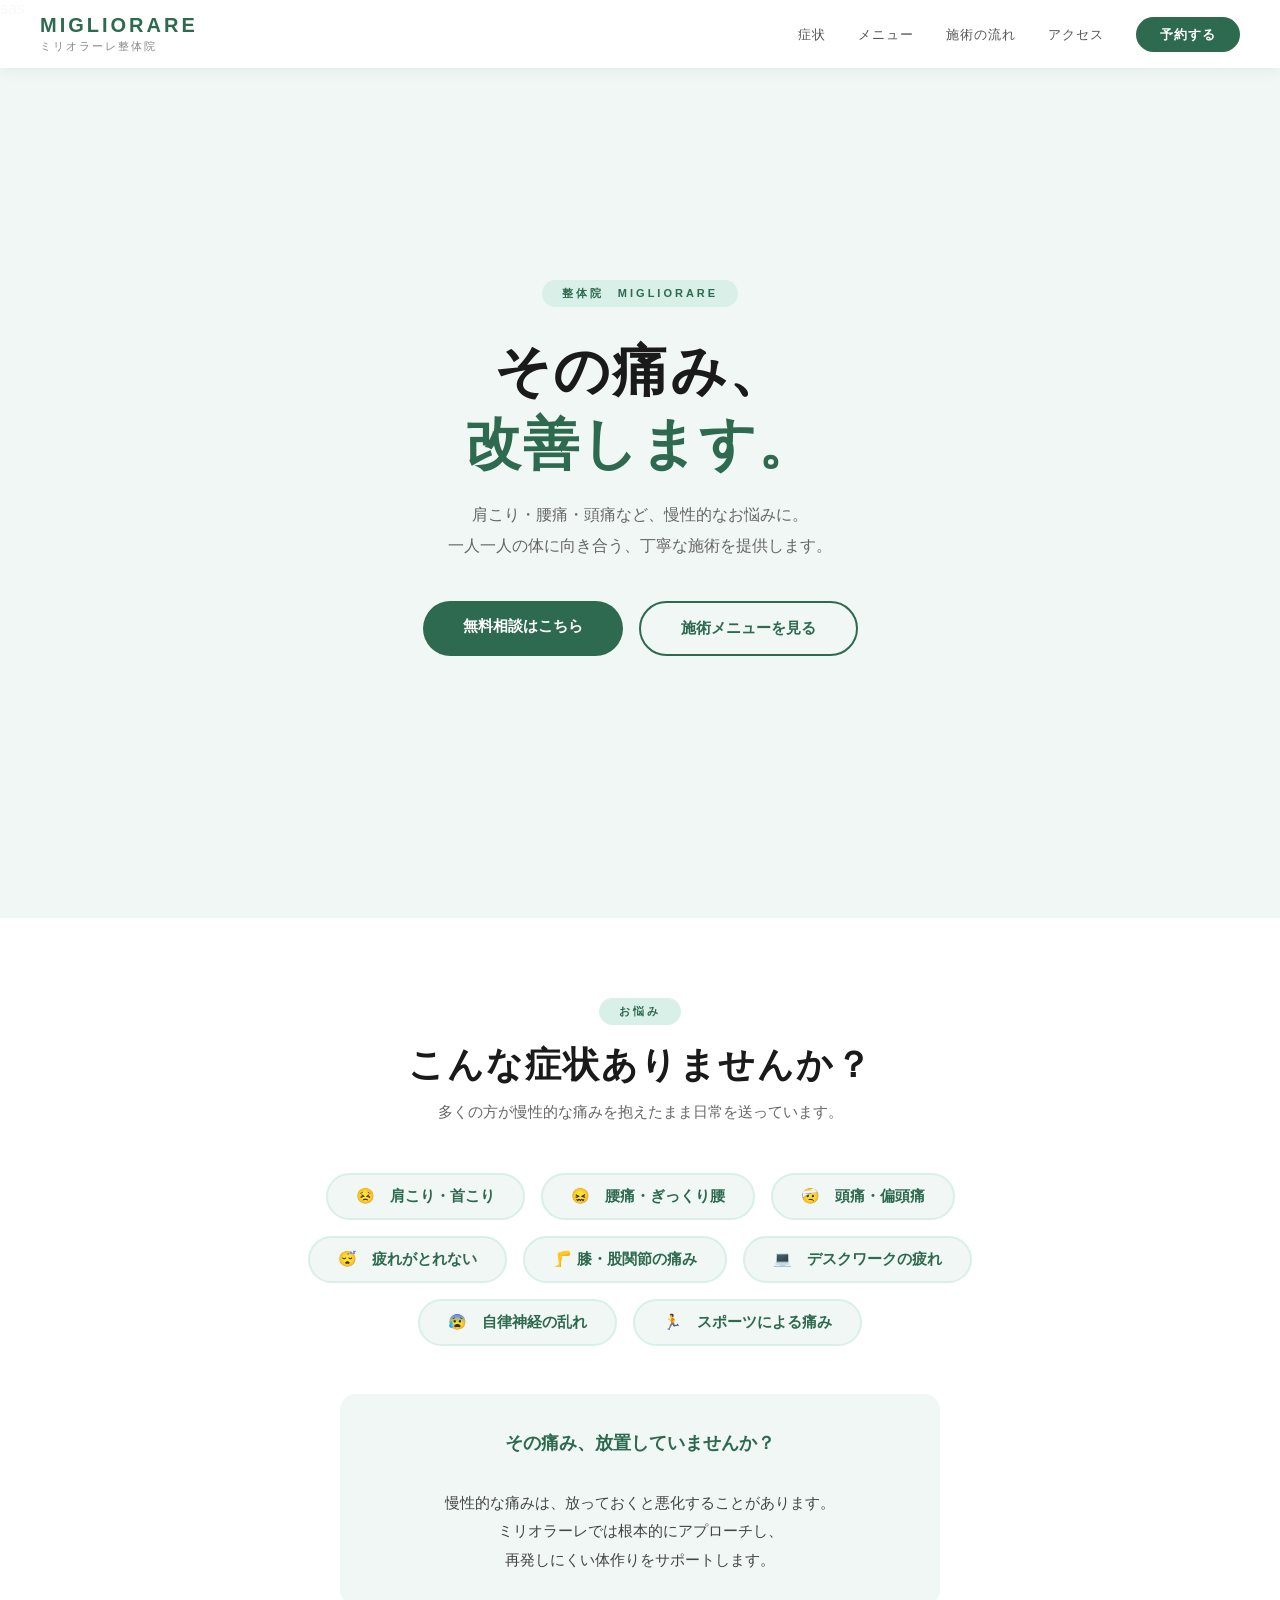
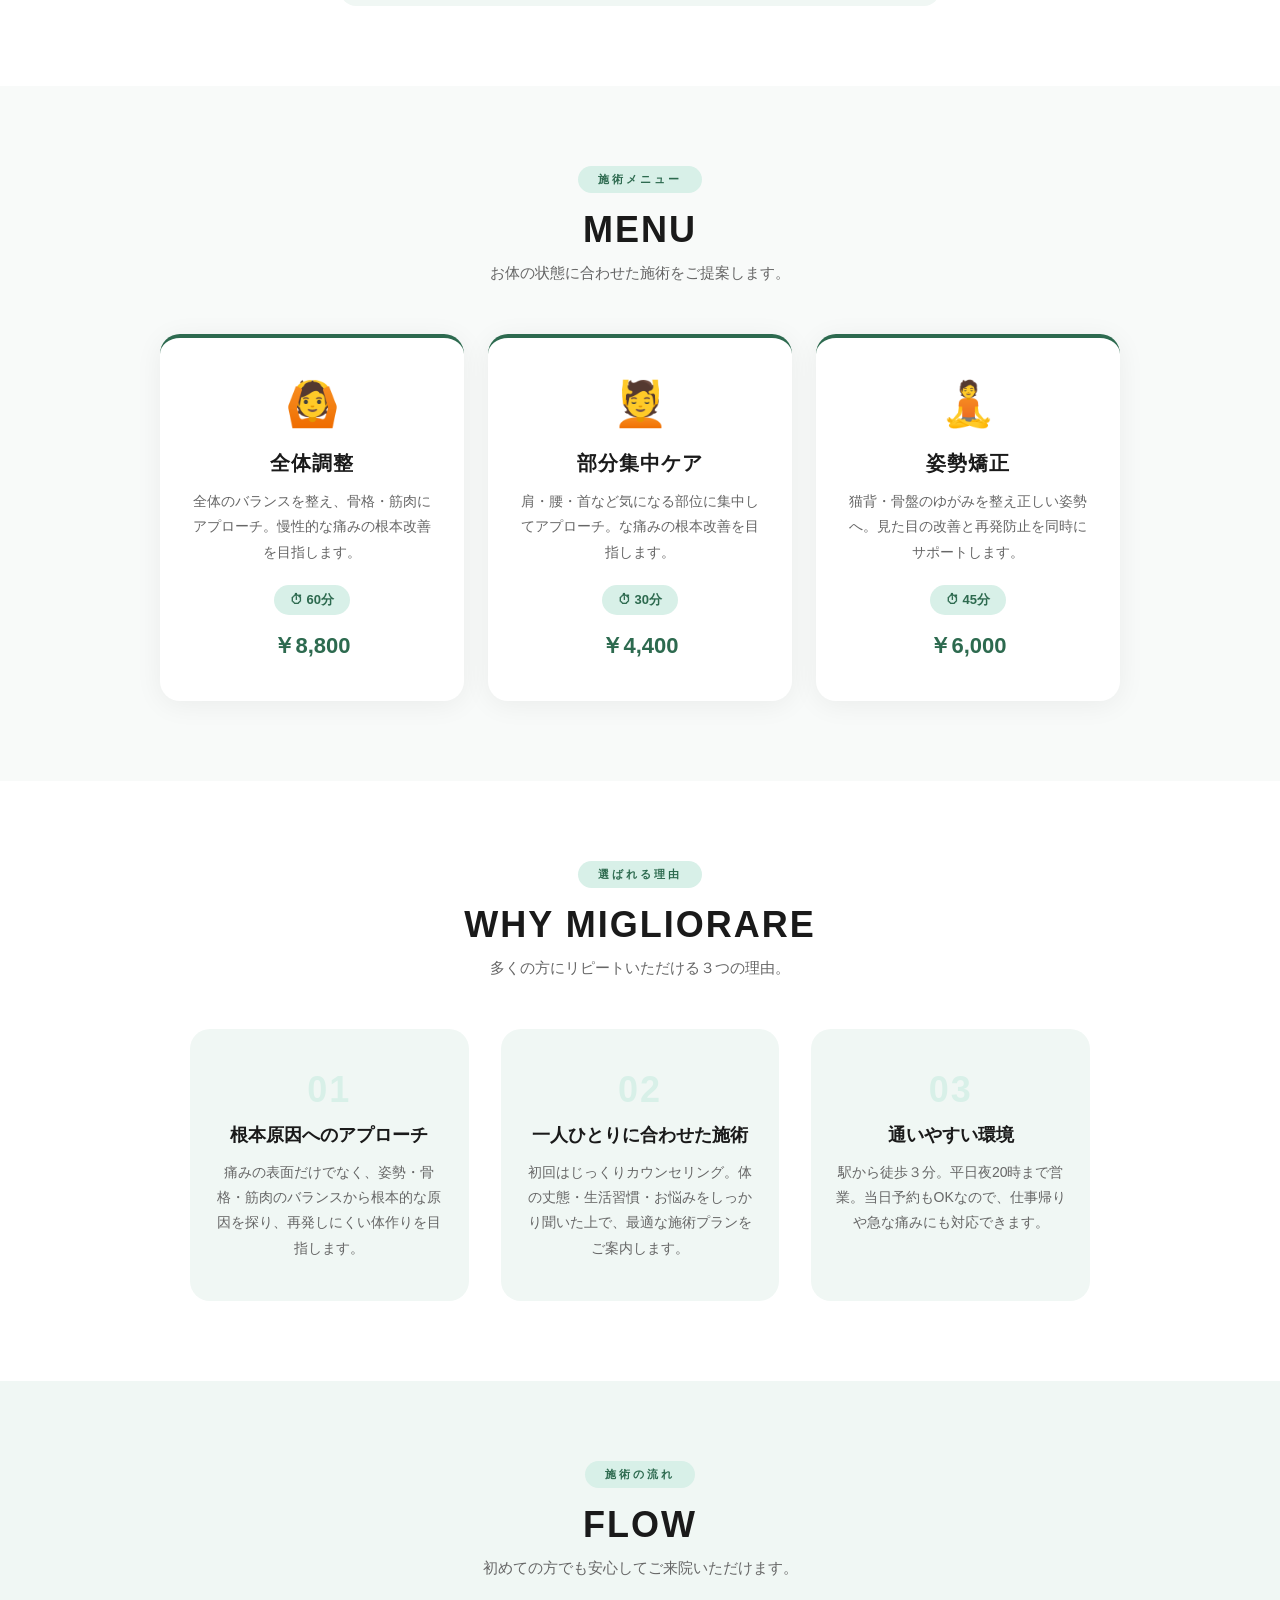
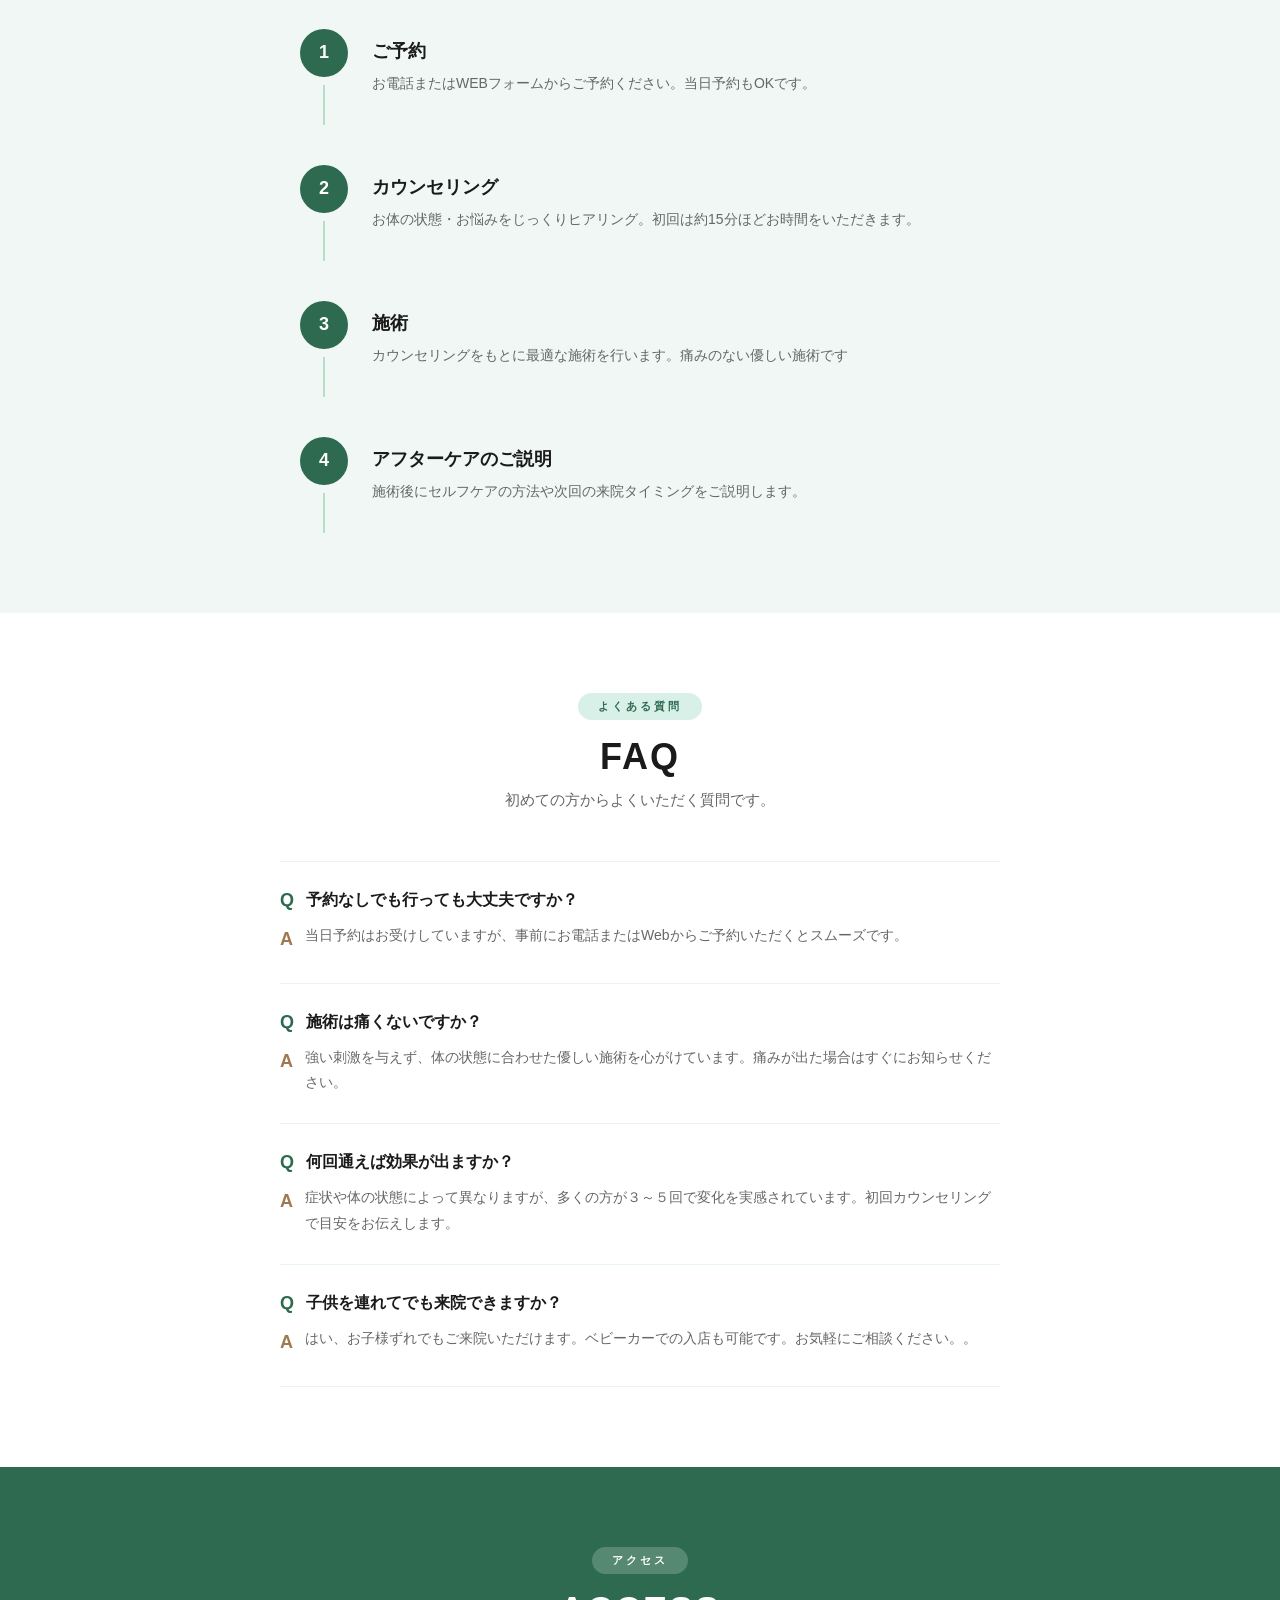
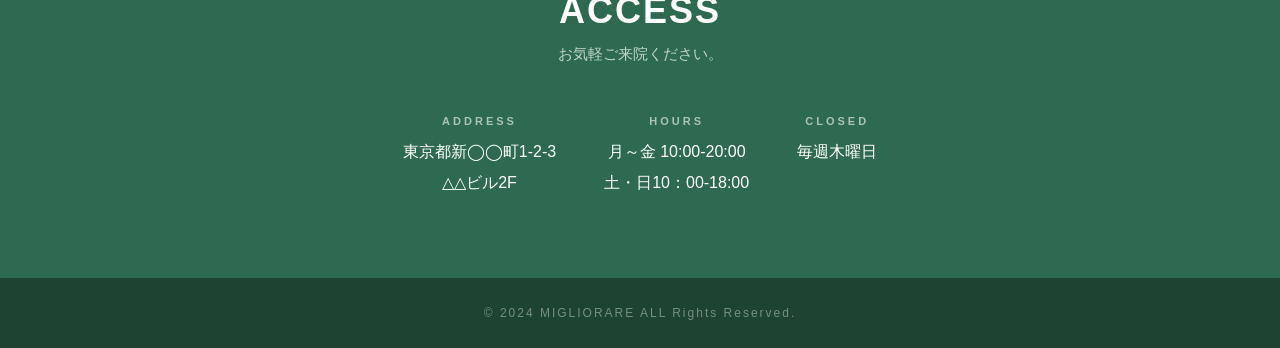
==== commit cde61df3: "Add files via upload" ====
--- a/index.html
+++ b/index.html
@@ -1,91 +1,779 @@
-<!DOCTYPE html>
-<html lang="ja">
+sas<!DOCTYPE html>
+<html lang="en">
 <head>
     <meta charset="UTF-8">
     <meta name="viewport" content="width=device-width, initial-scale=1.0">
-    <title>tora2006 | Web Portfolio</title>
-    <link rel="stylesheet" href="style.css">
+    <title>Millionaire(ミオラーレ)</title>
 </head>
+
+<style>
+    * {
+        box-sizing: border-box;
+        margin: 0;
+        padding: 0;
+    }
+
+    body {
+        font-family: sans-serif;
+        color: #333333;
+    }
+    .navbar {
+        position: fixed;
+        top: 0;
+        left: 0;
+        right: 0;
+        height: 68px;
+        padding: 0 40px;
+        background-color: rgba(255, 255, 255, 0.97);
+        display: flex;
+        justify-content: space-between;
+        align-items: center;
+        box-shadow: 0 2px 16px rgba(0, 0, 0, 0.06);
+        z-index: 100;
+    }
+
+    .logo {
+        font-size: 20px;
+        font-weight: 900;
+        color: #2d6a4f;
+        letter-spacing: 3px;
+    }
+
+    .logo span {
+        font-size: 11px;
+        font-weight: 400;
+        color: #888888;
+        letter-spacing: 2px;
+        display: block;
+        margin-top: 2px;
+    }
+
+    .nav-links {
+        list-style: none;
+        display: flex;
+        gap: 32px;
+    }
+    .nav-links a {
+        text-decoration: none;
+        color: #555555;
+        font-size: 13px;
+        letter-spacing: 1px;
+        transition: color 0.2s;
+    }
+
+    .nav-links a:hover {
+        color: #2d6a4f;
+    }
+
+    .nav-btn {
+        background-color: #2d6a4f;
+        color: #FFFFFF !important;
+        padding: 10px 24px;
+        border-radius: 100px;
+        font-weight: 700 !important;
+        transition: background-color 0.2 !important;
+    }
+
+    .nav-btn:hover {
+        background-color: #1b4332 !important;
+        color: #ffffff !important;
+    }
+
+    .hero {
+        height: 100vh;
+        background-color: #f0f7f4;
+        display: flex;
+        align-items: center;
+        justify-content: center;
+        text-align: center;
+        padding: 0 20px;
+    }
+
+    .hero-inner {
+        max-width: 700px;
+    }
+
+    .hero-label {
+        display: inline-block;
+        background-color: #d8f0e8;
+        color: #2d6a4f;
+        font-size: 11px;
+        font-weight: 700;
+        letter-spacing: 3px;
+        padding: 6px 20px;
+        border-radius: 100px;
+        margin-bottom: 28px;
+    }
+
+    .hero-title {
+        font-size: 56px;
+        font-weight: 900;
+        color: #1a1a1a;
+        line-height:  1.3;
+        margin-bottom: 20px;
+        letter-spacing:  2px;
+    }
+
+    .hero-title span {
+        color: #2d6a4f;
+    }
+
+    .hero-text {
+        font-size: 16px;
+        color: #666666;
+        line-height: 1.9;
+        margin-bottom: 40px;
+        }
+
+        .hero-btns {
+            display: flex;
+            gap: 16px;
+            justify-content: center;
+        }
+
+        .btn-primary {
+            display:inline-block;
+            background-color: #2d6a4f;
+            color: #FFFFFF;
+            font-size: 15px;
+            font-weight: 700;
+            padding: 16px 40px;
+            border-radius: 100px;
+            text-decoration: none;
+            transition: all 0.3s ease;
+        }
+        .btn-primary:hover {
+            background-color: #1b4332;
+            transform: translateY(-3px);
+            box-shadow: 0 8px 24px rgba(45, 106, 79, 0 0.3);
+        }
+
+        .btn-secondary {
+            display: inline-block;
+            background-color: transparent;
+            color: #2d6a4f;
+            font-size: 15px;
+            font-weight: 700;
+            padding: 16px 40px;
+            border-radius: 100px;
+            text-decoration: none;
+            border: 2px solid #2d6a4f;
+            transition: all 0.3s ease;
+            }
+
+        .btn-secondary:hover {
+                background-color: #2d6a4f;
+                color: #ffffff;
+            }
+
+        .section-label {
+            display:  inline-block;
+            background-color: #d8f0e8;
+            color: #2d6a4f;
+            font-size: 11px;
+            font-weight: 700;
+            letter-spacing: 3px;
+            padding: 6px 20px;
+            border-radius: 100px;
+            margin-bottom: 16px;
+        }    
+
+        .section-title {
+            font-size: 36px;
+            font-weight: 900;
+            color: #1a1a1a;
+            margin-bottom: 8px;
+            letter-spacing: 2px;
+        }
+
+        .section-text {
+            font-size: 15px;
+            color: #666666;
+            line-height: 1.8;
+            margin-bottom: 48px;
+        }
+
+        .symptoms {
+            padding: 80px 40px;
+            background-color: #ffffff;
+            text-align: center;
+        }
+
+        .symptom-grid {
+            display: flex;
+            flex-wrap: wrap;
+            gap: 16px;
+            max-width: 800px;
+            margin: 0 auto 48px;
+            justify-content: center;
+        }
+
+        .symptom-item {
+            background-color: #f0f7f4;
+            border: 2px solid #d8f0e8;
+            border-radius: 100px;
+            padding: 12px 28px;
+            font-size: 15px;
+            font-weight: 700;
+            color: #2d6a4f
+        }
+
+        .symptom-note {
+            background-color: #f0f7f4;
+            border-radius: 16px;
+            padding: 32px 40px;
+            max-width: 600px;
+            margin: 0 auto;
+            font-size: 15px;
+            color: #444444;
+            line-height: 1.9;
+        }
+
+        .symptom-note strong {
+            color: #2d6a4f;
+            font-size: 18px;
+        }
+
+        .treatment {
+            padding: 80px 40px;
+            background-color: #f8faf9;
+            text-align: center;
+        }
+
+        .treatment-cards {
+            display: flex;
+            gap: 24px;
+            max-width: 960px;
+            margin: 0 auto;
+        }
+
+        .treatment-card {
+            flex: 1;
+            background-color: #ffffff;
+            border-radius: 20px;
+            padding: 40px 28px;
+            text-align: center;
+            box-shadow: 0 4px 28px rgba(0, 0, 0, 0.06);
+            transition: all 0.3s ease;
+            border-top: 4px solid #2d6a4f;
+        }
+
+        .treatment-card:hover {
+            transform:  translateY(-6px);
+            box-shadow: 0 16px 40px rgba(45, 106, 79, 0.15);
+        }
+
+        .treatment-icon {
+            font-size: 44px;
+            margin-bottom: 20px;
+        }
+
+        .treatment-name {
+            font-size: 20px;
+            font-weight: 900;
+            color: #1a1a1a;
+            margin-bottom: 12px;
+            letter-spacing: 1px;
+        }
+
+        .treatment-desc {
+            font-size: 14px;
+            color: #666666;
+            line-height: 1.8;
+            margin-bottom: 20px;
+        }
+
+        .treatment-time {
+            font-size: 13px;
+            color: #2d6a4f;
+            font-weight: 700;
+            background-color: #d8f0e8;
+            padding: 6px 16px;
+            border-radius: 100px;
+            display: inline-block;
+            margin-bottom: 8px;
+        }
+
+        .treatment-price {
+            font-size: 22px;
+            font-weight: 900;
+            color: #2d6a4f;
+            margin-top: 8px;
+        }
+
+        .reasons {
+            padding: 80px 40px;
+            background-color: #ffffff;
+            text-align: center;
+        }
+
+        .reason-grid {
+            display: flex;
+            gap: 32px;
+            max-width: 900px;
+            margin: 0 auto;
+        }
+
+        .reason-item {
+            flex: 1;
+            padding: 40px 24px;
+            border-radius: 20px;
+            background-color: #f0f7f4;
+            transition: all 0.3s ease;
+        }
+
+        .reason-item:hover {
+            transform: translateY(-4px);
+            box-shadow: 0 12px 32px rgba(45, 106, 79, 0.12);
+        }
+
+        .reason-number {
+            font-size: 36px;
+            font-weight: 900;
+            color:#d8f0e8;
+            margin-bottom: 12px;
+            letter-spacing: 2px;
+        }
+
+        .reason-title {
+            font-size: 18px;
+            font-weight: 900;
+            color: #1a1a1a;
+            margin-bottom: 12px;
+            line-height: 1.4;
+        }
+
+        .reason-text {
+            font-size: 14px;
+            color: #666666;
+            line-height: 1.8;
+        }
+
+        .flow {
+            padding: 80px 40px;
+            background-color:  #f0f7f4;
+            text-align: center;
+        }
+
+        .flow-steps {
+            max-width: 680px;
+            margin: 0 auto;
+            display: flex;
+            flex-direction: column;
+            gap: 0;
+        }
+
+        .flow-step {
+            display: flex;
+            align-items: flex-start;
+            gap: 24px;
+            text-align: left;
+            position: relative;
+            padding-bottom: 40px;
+    }
+
+    .flow-step:last-child {
+        padding-bottom: 0;
+    }
+
+    .flow-left {
+        display: flex;
+        flex-direction: column;
+        align-items: center;
+        flex-shrink: 0;
+    }
+
+    .flow-num {
+        width: 48px;
+        height: 48px;
+        background-color: #2d6a4f;
+        color: #ffffff;
+        font-size: 18px;
+        font-weight: 900;
+        border-radius: 50%;
+        display: flex;
+        align-items: center;
+        justify-content: center;
+    }
+
+    .flow-line {
+        width: 2px;
+        flex: 1;
+        background-color: #b7dfc8;
+        margin-top: 8px;
+        min-height: 40px;
+    }
+
+    .flow-step-:last-child .flow-line {
+        display: none;
+    }
+
+    .flow-content {
+        padding-top: 10px;
+    }
+
+    .flow-title {
+        font-size: 18px;
+        font-weight: 900;
+        color: #1a1a1a;
+        margin-bottom: 8px;
+    }
+
+    .flow-text {
+        font-size: 14px;
+        color: #666666;
+        line-height: 1.8;
+    }
+
+    .faq {
+        padding: 80px 40px;
+        background-color: #ffffff;
+        text-align: center;
+    }
+
+    .faq-list {
+        max-width: 720px;
+        margin:  0 auto;
+        text-align:  left;
+    }
+
+    .faq-item {
+        border-bottom: 1px solid #e8f4ee;
+        padding: 28px 0;
+    }
+
+    .faq-item:first-child {
+        border-top: 1px solid #e8f4ee;
+    }
+    .faq-q {
+        font-size: 16px;
+        font-weight: 700;
+        color: #1a1a1a;
+        margin-bottom: 12px;
+        display: flex;
+        gap: 12px;
+        align-items: flex-start;
+    }
+
+    .faq-q:before {
+        content: "Q";
+        color: #2d6a4f;
+        font-size: 18px;
+        font-weight: 900;
+        flex-shrink: 0;
+    }
+
+    .faq-a{
+        font-size: 14px;
+        color: #666666;
+        line-height: 1.8;
+        display: flex;
+        gap: 12px;
+        align-items: flex-start;
+    }
+
+    .faq-a::before {
+    content: "A";
+    color: #a07850;
+    font-size: 18px;
+    font-weight: 900;
+    flex-shrink: 0;
+    }
+
+    .access {
+        padding: 80px 40px;
+        background-color: #2d6a4f;
+        text-align: center;
+    }
+    
+    .access .section-label {
+        background-color: rgba(255, 255, 255, 0.2);
+        color: #ffffff;
+    }
+
+    .access .section-title {
+        color:#ffffff;
+    }
+
+    .access .section-text {
+        color: rgba(255, 255, 255, 0.7);
+    }
+
+    .access-grid {
+        display: flex;
+        gap: 48px;
+        max-width: 720px;
+        margin: 0 auto;
+        justify-content:  center;
+    }
+    
+    .access-item {
+        text-align: center;
+    }
+
+    .access-label {
+        font-size: 11px;
+        letter-spacing: 3px;
+        color: rgba(255, 255, 255, 0.6);
+        margin-bottom: 10px;
+        font-weight: 700;
+    }
+
+    .access-text {
+        font-size: 16px;
+        color: #ffffff;
+        line-height: 1.9;
+    }
+
+    footer {
+        background-color: #1d4332;
+        padding: 28px;
+        text-align: center;
+    }
+
+    .footer-text {
+        font-size: 12px;
+        color: rgba(255, 255, 255, 0.4);
+        letter-spacing: 2px;
+    }
+
+ 
+</style>
+
+
 <body>
-
-    <header class="header">
-        <div class="header-inner">
-            <p class="logo">tora2006</p>
-            <nav class="nav-links">
-                <a href="#about">About</a>
-                <a href="#works">Works</a>
-            </nav>
-        </div>
-    </header>
-
+    <nav  class="navbar">
+        <div class="logo">
+            MIGLIORARE
+            <span>ミリオラーレ整体院</span>
+        </div>
+        <ul class="nav-links">
+            <li><a href="#">症状</a></li>
+            <li><a href="#">メニュー</a></li>
+            <li><a href="#">施術の流れ</a></li>
+            <li><a href="#">アクセス</a></li>
+            <li><a class="nav-btn" href="#">予約する</a></li>
+        </ul>
+    </nav>
     <section class="hero">
         <div class="hero-inner">
-            <p class="hero-label">Web Creator</p>
-            <h1 class="hero-title">tora2006</h1>
-            <p class="hero-text">HTML / CSS でランディングページを制作しています。<br>シンプルで伝わるWebサイトを目指しています。</p>
-            <a href="#works" class="hero-btn">実績を見る</a>
+            <span class="hero-label">整体院　MIGLIORARE</span>
+            <h1 class="hero-title">
+                その痛み、<br>
+                <span>改善します。</span>
+            </h1>
+            <p class="hero-text">
+                肩こり・腰痛・頭痛など、慢性的なお悩みに。<br>
+                一人一人の体に向き合う、丁寧な施術を提供します。
+        </p>
+            <div class="hero-btns">
+                <a class="btn-primary" href="#">無料相談はこちら</a>
+                <a class="btn-secondary" href="#">施術メニューを見る</a>
+            </div>
         </div>
     </section>
 
-    <section class="about" id="about">
-        <div class="about-inner">
-            <span class="section-label">About</span>
-            <h2 class="section-title">ABOUT ME</h2>
-            <p class="about-text">はじめまして、tora2006です。<br>HTML / CSS を中心にWeb制作を学習中。<br>使いやすく、見やすいランディングページの制作が得意です。</p>
-            <div class="skills">
-                <span class="skill-tag">HTML</span>
-                <span class="skill-tag">CSS</span>
-                <span class="skill-tag">レスポンシブ対応</span>
-                <span class="skill-tag">LP制作</span>
-            </div>
+    <section class="symptoms">
+        <span class="section-label">お悩み</span>
+        <h2 class="section-title">こんな症状ありませんか？</h2>
+        <p class="section-text">多くの方が慢性的な痛みを抱えたまま日常を送っています。</p>
+
+        <div class="symptom-grid">
+          <span class="symptom-item">😣　肩こり・首こり</span>
+            <span class="symptom-item">😖　腰痛・ぎっくり腰</span>
+            <span class="symptom-item">🤕　頭痛・偏頭痛</span>
+            <span class="symptom-item">😴　疲れがとれない</span>
+            <span class="symptom-item">🦵  膝・股関節の痛み</span>
+            <span class="symptom-item">💻　デスクワークの疲れ</span>
+            <span class="symptom-item">😰　自律神経の乱れ</span>
+            <span class="symptom-item">🏃　スポーツによる痛み</span>
+        </div>
+
+        <div class="symptom-note">
+            <strong>その痛み、放置していませんか？</strong><br><br>
+            慢性的な痛みは、放っておくと悪化することがあります。<br>
+            ミリオラーレでは根本的にアプローチし、<br>
+            再発しにくい体作りをサポートします。
         </div>
     </section>
 
-    <section class="works" id="works">
-        <div class="works-inner">
-            <span class="section-label">Works</span>
-            <h2 class="section-title">WORKS</h2>
-            <p class="section-text">制作したランディングページです。</p>
-
-            <div class="works-grid">
-
-                <div class="work-card">
-                    <div class="work-thumb cafe">
-                        <span class="work-thumb-text">Cafe LP</span>
-                    </div>
-                    <div class="work-info">
-                        <h3 class="work-title">カフェ紹介LP「シエスタ」</h3>
-                        <p class="work-desc">カフェのランディングページ。ナビ・ヒーロー・メニュー・アクセスを含む全セクション制作。</p>
-                        <div class="work-tags">
-                            <span class="work-tag">HTML</span>
-                            <span class="work-tag">CSS</span>
-                        </div>
-                        <a href="22index.html" target="_blank" class="work-btn">サイトを見る</a>
-                    </div>
-                </div>
-
-                <div class="work-card">
-                    <div class="work-thumb seitai">
-                        <span class="work-thumb-text">Seitai LP</span>
-                    </div>
-                    <div class="work-info">
-                        <h3 class="work-title">整体院LP「ミリオラーレ」</h3>
-                        <p class="work-desc">整体院のランディングページ。お悩み・施術メニュー・FAQ・アクセスなど9セクション制作。</p>
-                        <div class="work-tags">
-                            <span class="work-tag">HTML</span>
-                            <span class="work-tag">CSS</span>
-                        </div>
-                        <a href="migliorare.html" target="_blank" class="work-btn">サイトを見る</a>
-                    </div>
-                </div>
-
-            </div>
-        </div>
+    <section class="treatment">
+        <span class="section-label">施術メニュー</span>
+        <h2 class="section-title">MENU</h2>
+        <p class="section-text">お体の状態に合わせた施術をご提案します。</p>
+
+        <div class="treatment-cards">
+
+            <div class="treatment-card">
+                <div class="treatment-icon">🙆</div>
+                <h3 class="treatment-name">全体調整</h3>
+                <p class="treatment-desc">全体のバランスを整え、骨格・筋肉にアプローチ。慢性的な痛みの根本改善を目指します。</p>
+                <span class="treatment-time">⏱ 60分</span>
+                <p class="treatment-price">￥8,800</p>
+            </div>
+
+            <div class="treatment-card">
+                <div class="treatment-icon">💆</div>
+                <h3 class="treatment-name">部分集中ケア</h3>
+                <p class="treatment-desc">肩・腰・首など気になる部位に集中してアプローチ。な痛みの根本改善を目指します。</p>
+                <span class="treatment-time">⏱  30分</span>
+                <p class="treatment-price">￥4,400</p>
+            </div>
+
+        <div class="treatment-card">
+                <div class="treatment-icon">🧘</div>
+                <h3 class="treatment-name">姿勢矯正</h3>
+                <p class="treatment-desc">猫背・骨盤のゆがみを整え正しい姿勢へ。見た目の改善と再発防止を同時にサポートします。</p>
+                <span class="treatment-time">⏱ 45分</span>
+                <p class="treatment-price">￥6,000</p>
+            </div>
+     </div>
     </section>
 
-    <footer class="footer">
-        <p class="footer-text">© 2024 tora2006 All Rights Reserved.</p>
+    <section class="reasons">
+        <span class="section-label">選ばれる理由</span>
+        <h2 class="section-title">WHY MIGLIORARE</h2>
+        <p class="section-text">多くの方にリピートいただける３つの理由。</p>
+
+        <div class="reason-grid">
+
+            <div class="reason-item">
+                <p class="reason-number">01</p>
+                <h3 class="reason-title">根本原因へのアプローチ</h3>
+                <p class="reason-text">痛みの表面だけでなく、姿勢・骨格・筋肉のバランスから根本的な原因を探り、再発しにくい体作りを目指します。</p>
+            </div>
+
+            <div class="reason-item">
+                <p class="reason-number">02</p>
+                <h3 class="reason-title">一人ひとりに合わせた施術</h3>
+                <p class="reason-text">初回はじっくりカウンセリング。体の丈態・生活習慣・お悩みをしっかり聞いた上で、最適な施術プランをご案内します。</p>
+            </div>
+
+            <div class="reason-item">
+                <p class="reason-number">03</p>
+                <h3 class="reason-title">通いやすい環境</h3>
+                <p class="reason-text">駅から徒歩３分。平日夜20時まで営業。当日予約もOKなので、仕事帰りや急な痛みにも対応できます。</p>
+            </div>
+    
+        </div>
+        
+    </section>
+
+    <section class="flow">
+        <span class="section-label">施術の流れ</span>
+        <h2 class="section-title">FLOW</h2>
+        <p class="section-text">初めての方でも安心してご来院いただけます。</p>
+    
+    <div class="flow-steps">
+
+        <div class="flow-step">
+            <div class="flow-left">
+            <div class="flow-num">1</div>
+            <div class="flow-line"></div>
+        </div>
+        <div class="flow-content">
+            <h3 class="flow-title">ご予約</h3>
+            <p class="flow-text">お電話またはWEBフォームからご予約ください。当日予約もOKです。</p>
+        </div>  
+    </div>
+
+    <div class="flow-step">
+            <div class="flow-left">
+            <div class="flow-num">2</div>
+            <div class="flow-line"></div>
+        </div>
+        <div class="flow-content">
+            <h3 class="flow-title">カウンセリング</h3>
+            <p class="flow-text">お体の状態・お悩みをじっくりヒアリング。初回は約15分ほどお時間をいただきます。</p>
+        </div>  
+    </div>
+
+    <div class="flow-step">
+            <div class="flow-left">
+            <div class="flow-num">3</div>
+            <div class="flow-line"></div>
+        </div>
+        <div class="flow-content">
+            <h3 class="flow-title">施術</h3>
+            <p class="flow-text">カウンセリングをもとに最適な施術を行います。痛みのない優しい施術です</p>
+        </div>  
+    </div>
+
+    <div class="flow-step">
+            <div class="flow-left">
+            <div class="flow-num">4</div>
+            <div class="flow-line"></div>
+        </div>
+        <div class="flow-content">
+            <h3 class="flow-title">アフターケアのご説明</h3>
+            <p class="flow-text">施術後にセルフケアの方法や次回の来院タイミングをご説明します。</p>
+        </div>  
+    </div>
+
+    </div>
+    </section>
+
+    <section class="faq">
+        <span class="section-label">よくある質問</span>
+        <h2 class="section-title">FAQ</h2>
+        <p class="section-text">初めての方からよくいただく質問です。</p>
+
+        <div class="faq-list">
+
+            <div class="faq-item">
+                <p class="faq-q">予約なしでも行っても大丈夫ですか？</p>
+                <p class="faq-a">当日予約はお受けしていますが、事前にお電話またはWebからご予約いただくとスムーズです。</p>
+            </div>
+
+             <div class="faq-item">
+                <p class="faq-q">施術は痛くないですか？</p>
+                <p class="faq-a">強い刺激を与えず、体の状態に合わせた優しい施術を心がけています。痛みが出た場合はすぐにお知らせください。</p>
+            </div>
+
+             <div class="faq-item">
+                <p class="faq-q">何回通えば効果が出ますか？</p>
+                <p class="faq-a">症状や体の状態によって異なりますが、多くの方が３～５回で変化を実感されています。初回カウンセリングで目安をお伝えします。</p>
+            </div>
+
+            
+             <div class="faq-item">
+                <p class="faq-q">子供を連れてでも来院できますか？</p>
+                <p class="faq-a">はい、お子様ずれでもご来院いただけます。ベビーカーでの入店も可能です。お気軽にご相談ください。。</p>
+            </div>
+
+        </div>
+    </section>
+
+    <section class="access">
+        <span class="section-label">アクセス</span>
+        <h2 class="section-title">ACCESS</h2>
+        <p class="section-text">お気軽ご来院ください。</p>
+
+        <div class="access-grid">
+
+            <div class="access-item">
+                <p class="access-label">ADDRESS</p>
+                <p class="access-text">東京都新◯◯町1-2-3<br>△△ビル2F</p>
+            </div>
+
+            
+            <div class="access-item">
+                <p class="access-label">HOURS</p>
+                <p class="access-text">月～金 10:00-20:00<br>土・日10：00-18:00</p>
+            </div>
+
+            
+            <div class="access-item">
+                <p class="access-label">CLOSED</p>
+                <p class="access-text">毎週木曜日</p>
+            </div>
+
+        </div>
+    </section>
+
+    <footer>
+        <p class="footer-text">© 2024 MIGLIORARE ALL Rights Reserved.</p>
     </footer>
 
 </body>
-</html>+</html>
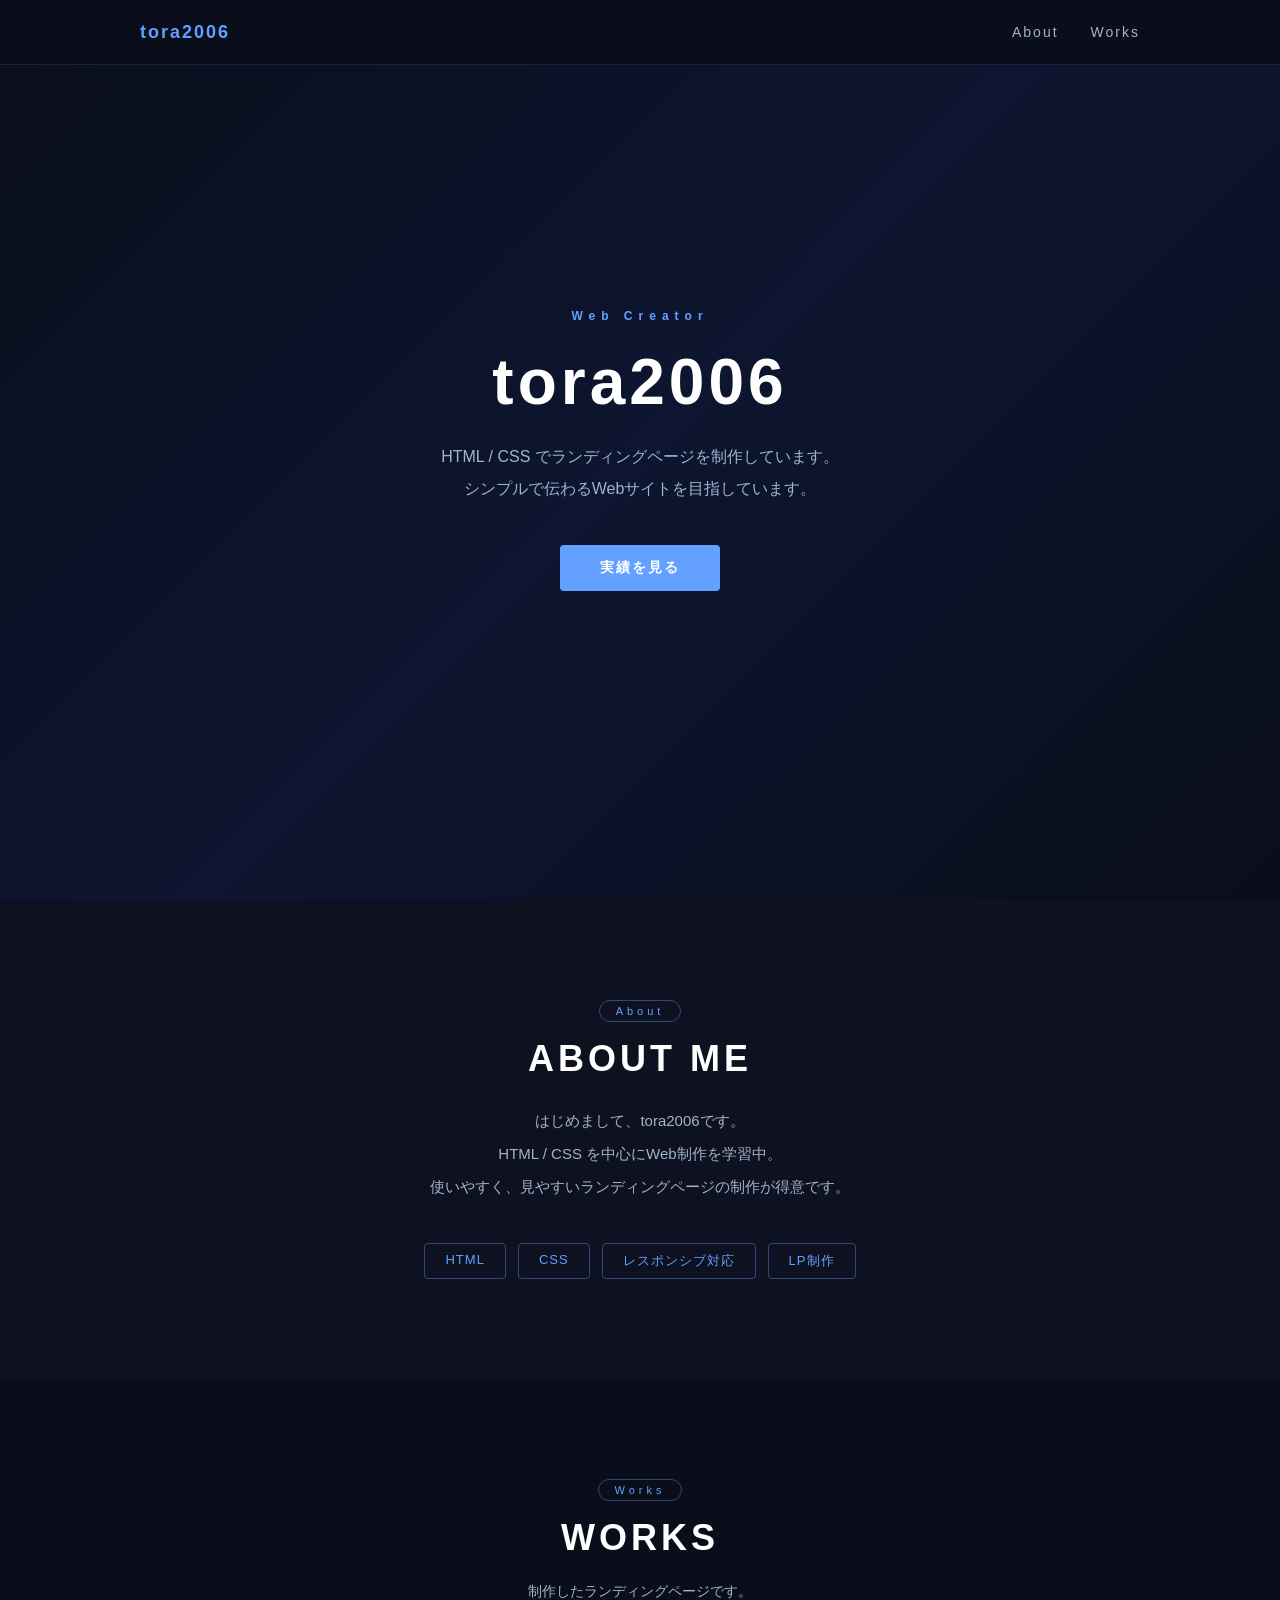
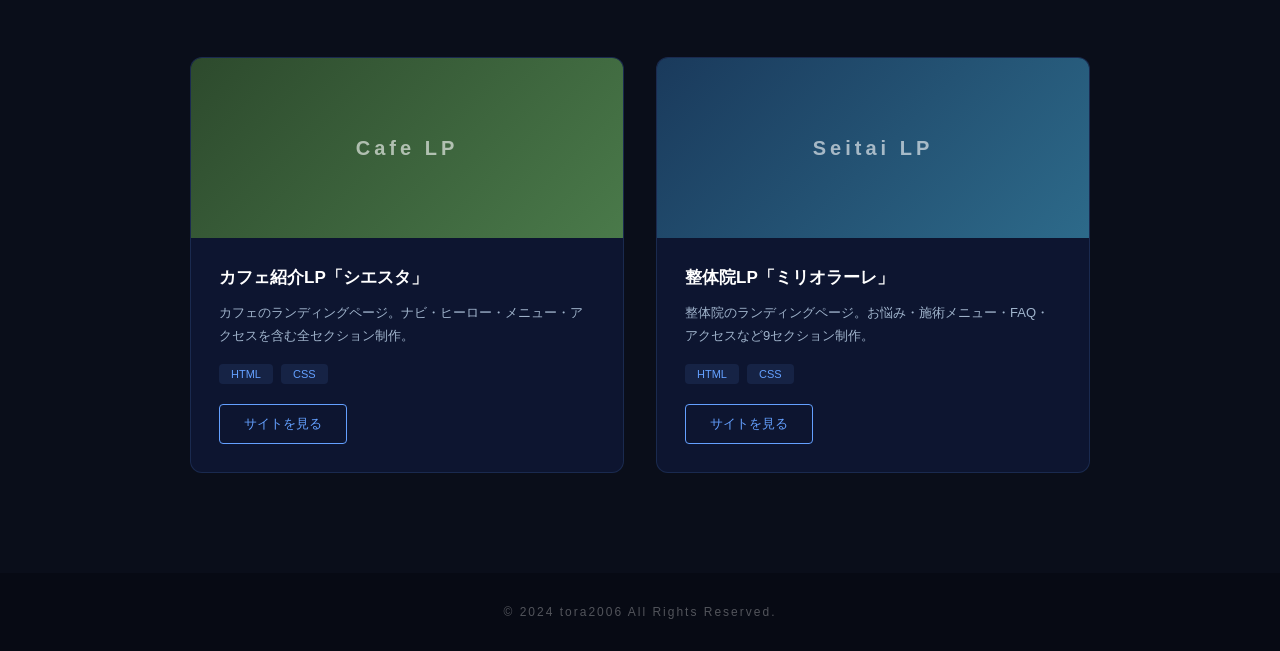
==== commit c23ee157: "Add files via upload" ====
--- a/index.html
+++ b/index.html
@@ -1,779 +1,91 @@
-sas<!DOCTYPE html>
-<html lang="en">
+<!DOCTYPE html>
+<html lang="ja">
 <head>
     <meta charset="UTF-8">
     <meta name="viewport" content="width=device-width, initial-scale=1.0">
-    <title>Millionaire(ミオラーレ)</title>
+    <title>tora2006 | Web Portfolio</title>
+    <link rel="stylesheet" href="style.css">
 </head>
+<body>
 
-<style>
-    * {
-        box-sizing: border-box;
-        margin: 0;
-        padding: 0;
-    }
+    <header class="header">
+        <div class="header-inner">
+            <p class="logo">tora2006</p>
+            <nav class="nav-links">
+                <a href="#about">About</a>
+                <a href="#works">Works</a>
+            </nav>
+        </div>
+    </header>
 
-    body {
-        font-family: sans-serif;
-        color: #333333;
-    }
-    .navbar {
-        position: fixed;
-        top: 0;
-        left: 0;
-        right: 0;
-        height: 68px;
-        padding: 0 40px;
-        background-color: rgba(255, 255, 255, 0.97);
-        display: flex;
-        justify-content: space-between;
-        align-items: center;
-        box-shadow: 0 2px 16px rgba(0, 0, 0, 0.06);
-        z-index: 100;
-    }
-
-    .logo {
-        font-size: 20px;
-        font-weight: 900;
-        color: #2d6a4f;
-        letter-spacing: 3px;
-    }
-
-    .logo span {
-        font-size: 11px;
-        font-weight: 400;
-        color: #888888;
-        letter-spacing: 2px;
-        display: block;
-        margin-top: 2px;
-    }
-
-    .nav-links {
-        list-style: none;
-        display: flex;
-        gap: 32px;
-    }
-    .nav-links a {
-        text-decoration: none;
-        color: #555555;
-        font-size: 13px;
-        letter-spacing: 1px;
-        transition: color 0.2s;
-    }
-
-    .nav-links a:hover {
-        color: #2d6a4f;
-    }
-
-    .nav-btn {
-        background-color: #2d6a4f;
-        color: #FFFFFF !important;
-        padding: 10px 24px;
-        border-radius: 100px;
-        font-weight: 700 !important;
-        transition: background-color 0.2 !important;
-    }
-
-    .nav-btn:hover {
-        background-color: #1b4332 !important;
-        color: #ffffff !important;
-    }
-
-    .hero {
-        height: 100vh;
-        background-color: #f0f7f4;
-        display: flex;
-        align-items: center;
-        justify-content: center;
-        text-align: center;
-        padding: 0 20px;
-    }
-
-    .hero-inner {
-        max-width: 700px;
-    }
-
-    .hero-label {
-        display: inline-block;
-        background-color: #d8f0e8;
-        color: #2d6a4f;
-        font-size: 11px;
-        font-weight: 700;
-        letter-spacing: 3px;
-        padding: 6px 20px;
-        border-radius: 100px;
-        margin-bottom: 28px;
-    }
-
-    .hero-title {
-        font-size: 56px;
-        font-weight: 900;
-        color: #1a1a1a;
-        line-height:  1.3;
-        margin-bottom: 20px;
-        letter-spacing:  2px;
-    }
-
-    .hero-title span {
-        color: #2d6a4f;
-    }
-
-    .hero-text {
-        font-size: 16px;
-        color: #666666;
-        line-height: 1.9;
-        margin-bottom: 40px;
-        }
-
-        .hero-btns {
-            display: flex;
-            gap: 16px;
-            justify-content: center;
-        }
-
-        .btn-primary {
-            display:inline-block;
-            background-color: #2d6a4f;
-            color: #FFFFFF;
-            font-size: 15px;
-            font-weight: 700;
-            padding: 16px 40px;
-            border-radius: 100px;
-            text-decoration: none;
-            transition: all 0.3s ease;
-        }
-        .btn-primary:hover {
-            background-color: #1b4332;
-            transform: translateY(-3px);
-            box-shadow: 0 8px 24px rgba(45, 106, 79, 0 0.3);
-        }
-
-        .btn-secondary {
-            display: inline-block;
-            background-color: transparent;
-            color: #2d6a4f;
-            font-size: 15px;
-            font-weight: 700;
-            padding: 16px 40px;
-            border-radius: 100px;
-            text-decoration: none;
-            border: 2px solid #2d6a4f;
-            transition: all 0.3s ease;
-            }
-
-        .btn-secondary:hover {
-                background-color: #2d6a4f;
-                color: #ffffff;
-            }
-
-        .section-label {
-            display:  inline-block;
-            background-color: #d8f0e8;
-            color: #2d6a4f;
-            font-size: 11px;
-            font-weight: 700;
-            letter-spacing: 3px;
-            padding: 6px 20px;
-            border-radius: 100px;
-            margin-bottom: 16px;
-        }    
-
-        .section-title {
-            font-size: 36px;
-            font-weight: 900;
-            color: #1a1a1a;
-            margin-bottom: 8px;
-            letter-spacing: 2px;
-        }
-
-        .section-text {
-            font-size: 15px;
-            color: #666666;
-            line-height: 1.8;
-            margin-bottom: 48px;
-        }
-
-        .symptoms {
-            padding: 80px 40px;
-            background-color: #ffffff;
-            text-align: center;
-        }
-
-        .symptom-grid {
-            display: flex;
-            flex-wrap: wrap;
-            gap: 16px;
-            max-width: 800px;
-            margin: 0 auto 48px;
-            justify-content: center;
-        }
-
-        .symptom-item {
-            background-color: #f0f7f4;
-            border: 2px solid #d8f0e8;
-            border-radius: 100px;
-            padding: 12px 28px;
-            font-size: 15px;
-            font-weight: 700;
-            color: #2d6a4f
-        }
-
-        .symptom-note {
-            background-color: #f0f7f4;
-            border-radius: 16px;
-            padding: 32px 40px;
-            max-width: 600px;
-            margin: 0 auto;
-            font-size: 15px;
-            color: #444444;
-            line-height: 1.9;
-        }
-
-        .symptom-note strong {
-            color: #2d6a4f;
-            font-size: 18px;
-        }
-
-        .treatment {
-            padding: 80px 40px;
-            background-color: #f8faf9;
-            text-align: center;
-        }
-
-        .treatment-cards {
-            display: flex;
-            gap: 24px;
-            max-width: 960px;
-            margin: 0 auto;
-        }
-
-        .treatment-card {
-            flex: 1;
-            background-color: #ffffff;
-            border-radius: 20px;
-            padding: 40px 28px;
-            text-align: center;
-            box-shadow: 0 4px 28px rgba(0, 0, 0, 0.06);
-            transition: all 0.3s ease;
-            border-top: 4px solid #2d6a4f;
-        }
-
-        .treatment-card:hover {
-            transform:  translateY(-6px);
-            box-shadow: 0 16px 40px rgba(45, 106, 79, 0.15);
-        }
-
-        .treatment-icon {
-            font-size: 44px;
-            margin-bottom: 20px;
-        }
-
-        .treatment-name {
-            font-size: 20px;
-            font-weight: 900;
-            color: #1a1a1a;
-            margin-bottom: 12px;
-            letter-spacing: 1px;
-        }
-
-        .treatment-desc {
-            font-size: 14px;
-            color: #666666;
-            line-height: 1.8;
-            margin-bottom: 20px;
-        }
-
-        .treatment-time {
-            font-size: 13px;
-            color: #2d6a4f;
-            font-weight: 700;
-            background-color: #d8f0e8;
-            padding: 6px 16px;
-            border-radius: 100px;
-            display: inline-block;
-            margin-bottom: 8px;
-        }
-
-        .treatment-price {
-            font-size: 22px;
-            font-weight: 900;
-            color: #2d6a4f;
-            margin-top: 8px;
-        }
-
-        .reasons {
-            padding: 80px 40px;
-            background-color: #ffffff;
-            text-align: center;
-        }
-
-        .reason-grid {
-            display: flex;
-            gap: 32px;
-            max-width: 900px;
-            margin: 0 auto;
-        }
-
-        .reason-item {
-            flex: 1;
-            padding: 40px 24px;
-            border-radius: 20px;
-            background-color: #f0f7f4;
-            transition: all 0.3s ease;
-        }
-
-        .reason-item:hover {
-            transform: translateY(-4px);
-            box-shadow: 0 12px 32px rgba(45, 106, 79, 0.12);
-        }
-
-        .reason-number {
-            font-size: 36px;
-            font-weight: 900;
-            color:#d8f0e8;
-            margin-bottom: 12px;
-            letter-spacing: 2px;
-        }
-
-        .reason-title {
-            font-size: 18px;
-            font-weight: 900;
-            color: #1a1a1a;
-            margin-bottom: 12px;
-            line-height: 1.4;
-        }
-
-        .reason-text {
-            font-size: 14px;
-            color: #666666;
-            line-height: 1.8;
-        }
-
-        .flow {
-            padding: 80px 40px;
-            background-color:  #f0f7f4;
-            text-align: center;
-        }
-
-        .flow-steps {
-            max-width: 680px;
-            margin: 0 auto;
-            display: flex;
-            flex-direction: column;
-            gap: 0;
-        }
-
-        .flow-step {
-            display: flex;
-            align-items: flex-start;
-            gap: 24px;
-            text-align: left;
-            position: relative;
-            padding-bottom: 40px;
-    }
-
-    .flow-step:last-child {
-        padding-bottom: 0;
-    }
-
-    .flow-left {
-        display: flex;
-        flex-direction: column;
-        align-items: center;
-        flex-shrink: 0;
-    }
-
-    .flow-num {
-        width: 48px;
-        height: 48px;
-        background-color: #2d6a4f;
-        color: #ffffff;
-        font-size: 18px;
-        font-weight: 900;
-        border-radius: 50%;
-        display: flex;
-        align-items: center;
-        justify-content: center;
-    }
-
-    .flow-line {
-        width: 2px;
-        flex: 1;
-        background-color: #b7dfc8;
-        margin-top: 8px;
-        min-height: 40px;
-    }
-
-    .flow-step-:last-child .flow-line {
-        display: none;
-    }
-
-    .flow-content {
-        padding-top: 10px;
-    }
-
-    .flow-title {
-        font-size: 18px;
-        font-weight: 900;
-        color: #1a1a1a;
-        margin-bottom: 8px;
-    }
-
-    .flow-text {
-        font-size: 14px;
-        color: #666666;
-        line-height: 1.8;
-    }
-
-    .faq {
-        padding: 80px 40px;
-        background-color: #ffffff;
-        text-align: center;
-    }
-
-    .faq-list {
-        max-width: 720px;
-        margin:  0 auto;
-        text-align:  left;
-    }
-
-    .faq-item {
-        border-bottom: 1px solid #e8f4ee;
-        padding: 28px 0;
-    }
-
-    .faq-item:first-child {
-        border-top: 1px solid #e8f4ee;
-    }
-    .faq-q {
-        font-size: 16px;
-        font-weight: 700;
-        color: #1a1a1a;
-        margin-bottom: 12px;
-        display: flex;
-        gap: 12px;
-        align-items: flex-start;
-    }
-
-    .faq-q:before {
-        content: "Q";
-        color: #2d6a4f;
-        font-size: 18px;
-        font-weight: 900;
-        flex-shrink: 0;
-    }
-
-    .faq-a{
-        font-size: 14px;
-        color: #666666;
-        line-height: 1.8;
-        display: flex;
-        gap: 12px;
-        align-items: flex-start;
-    }
-
-    .faq-a::before {
-    content: "A";
-    color: #a07850;
-    font-size: 18px;
-    font-weight: 900;
-    flex-shrink: 0;
-    }
-
-    .access {
-        padding: 80px 40px;
-        background-color: #2d6a4f;
-        text-align: center;
-    }
-    
-    .access .section-label {
-        background-color: rgba(255, 255, 255, 0.2);
-        color: #ffffff;
-    }
-
-    .access .section-title {
-        color:#ffffff;
-    }
-
-    .access .section-text {
-        color: rgba(255, 255, 255, 0.7);
-    }
-
-    .access-grid {
-        display: flex;
-        gap: 48px;
-        max-width: 720px;
-        margin: 0 auto;
-        justify-content:  center;
-    }
-    
-    .access-item {
-        text-align: center;
-    }
-
-    .access-label {
-        font-size: 11px;
-        letter-spacing: 3px;
-        color: rgba(255, 255, 255, 0.6);
-        margin-bottom: 10px;
-        font-weight: 700;
-    }
-
-    .access-text {
-        font-size: 16px;
-        color: #ffffff;
-        line-height: 1.9;
-    }
-
-    footer {
-        background-color: #1d4332;
-        padding: 28px;
-        text-align: center;
-    }
-
-    .footer-text {
-        font-size: 12px;
-        color: rgba(255, 255, 255, 0.4);
-        letter-spacing: 2px;
-    }
-
- 
-</style>
-
-
-<body>
-    <nav  class="navbar">
-        <div class="logo">
-            MIGLIORARE
-            <span>ミリオラーレ整体院</span>
-        </div>
-        <ul class="nav-links">
-            <li><a href="#">症状</a></li>
-            <li><a href="#">メニュー</a></li>
-            <li><a href="#">施術の流れ</a></li>
-            <li><a href="#">アクセス</a></li>
-            <li><a class="nav-btn" href="#">予約する</a></li>
-        </ul>
-    </nav>
     <section class="hero">
         <div class="hero-inner">
-            <span class="hero-label">整体院　MIGLIORARE</span>
-            <h1 class="hero-title">
-                その痛み、<br>
-                <span>改善します。</span>
-            </h1>
-            <p class="hero-text">
-                肩こり・腰痛・頭痛など、慢性的なお悩みに。<br>
-                一人一人の体に向き合う、丁寧な施術を提供します。
-        </p>
-            <div class="hero-btns">
-                <a class="btn-primary" href="#">無料相談はこちら</a>
-                <a class="btn-secondary" href="#">施術メニューを見る</a>
+            <p class="hero-label">Web Creator</p>
+            <h1 class="hero-title">tora2006</h1>
+            <p class="hero-text">HTML / CSS でランディングページを制作しています。<br>シンプルで伝わるWebサイトを目指しています。</p>
+            <a href="#works" class="hero-btn">実績を見る</a>
+        </div>
+    </section>
+
+    <section class="about" id="about">
+        <div class="about-inner">
+            <span class="section-label">About</span>
+            <h2 class="section-title">ABOUT ME</h2>
+            <p class="about-text">はじめまして、tora2006です。<br>HTML / CSS を中心にWeb制作を学習中。<br>使いやすく、見やすいランディングページの制作が得意です。</p>
+            <div class="skills">
+                <span class="skill-tag">HTML</span>
+                <span class="skill-tag">CSS</span>
+                <span class="skill-tag">レスポンシブ対応</span>
+                <span class="skill-tag">LP制作</span>
             </div>
         </div>
     </section>
 
-    <section class="symptoms">
-        <span class="section-label">お悩み</span>
-        <h2 class="section-title">こんな症状ありませんか？</h2>
-        <p class="section-text">多くの方が慢性的な痛みを抱えたまま日常を送っています。</p>
+    <section class="works" id="works">
+        <div class="works-inner">
+            <span class="section-label">Works</span>
+            <h2 class="section-title">WORKS</h2>
+            <p class="section-text">制作したランディングページです。</p>
 
-        <div class="symptom-grid">
-          <span class="symptom-item">😣　肩こり・首こり</span>
-            <span class="symptom-item">😖　腰痛・ぎっくり腰</span>
-            <span class="symptom-item">🤕　頭痛・偏頭痛</span>
-            <span class="symptom-item">😴　疲れがとれない</span>
-            <span class="symptom-item">🦵  膝・股関節の痛み</span>
-            <span class="symptom-item">💻　デスクワークの疲れ</span>
-            <span class="symptom-item">😰　自律神経の乱れ</span>
-            <span class="symptom-item">🏃　スポーツによる痛み</span>
-        </div>
+            <div class="works-grid">
 
-        <div class="symptom-note">
-            <strong>その痛み、放置していませんか？</strong><br><br>
-            慢性的な痛みは、放っておくと悪化することがあります。<br>
-            ミリオラーレでは根本的にアプローチし、<br>
-            再発しにくい体作りをサポートします。
+                <div class="work-card">
+                    <div class="work-thumb cafe">
+                        <span class="work-thumb-text">Cafe LP</span>
+                    </div>
+                    <div class="work-info">
+                        <h3 class="work-title">カフェ紹介LP「シエスタ」</h3>
+                        <p class="work-desc">カフェのランディングページ。ナビ・ヒーロー・メニュー・アクセスを含む全セクション制作。</p>
+                        <div class="work-tags">
+                            <span class="work-tag">HTML</span>
+                            <span class="work-tag">CSS</span>
+                        </div>
+                        <a href="22index.html" target="_blank" class="work-btn">サイトを見る</a>
+                    </div>
+                </div>
+
+                <div class="work-card">
+                    <div class="work-thumb seitai">
+                        <span class="work-thumb-text">Seitai LP</span>
+                    </div>
+                    <div class="work-info">
+                        <h3 class="work-title">整体院LP「ミリオラーレ」</h3>
+                        <p class="work-desc">整体院のランディングページ。お悩み・施術メニュー・FAQ・アクセスなど9セクション制作。</p>
+                        <div class="work-tags">
+                            <span class="work-tag">HTML</span>
+                            <span class="work-tag">CSS</span>
+                        </div>
+                        <a href="migliorare.html" target="_blank" class="work-btn">サイトを見る</a>
+                    </div>
+                </div>
+
+            </div>
         </div>
     </section>
 
-    <section class="treatment">
-        <span class="section-label">施術メニュー</span>
-        <h2 class="section-title">MENU</h2>
-        <p class="section-text">お体の状態に合わせた施術をご提案します。</p>
-
-        <div class="treatment-cards">
-
-            <div class="treatment-card">
-                <div class="treatment-icon">🙆</div>
-                <h3 class="treatment-name">全体調整</h3>
-                <p class="treatment-desc">全体のバランスを整え、骨格・筋肉にアプローチ。慢性的な痛みの根本改善を目指します。</p>
-                <span class="treatment-time">⏱ 60分</span>
-                <p class="treatment-price">￥8,800</p>
-            </div>
-
-            <div class="treatment-card">
-                <div class="treatment-icon">💆</div>
-                <h3 class="treatment-name">部分集中ケア</h3>
-                <p class="treatment-desc">肩・腰・首など気になる部位に集中してアプローチ。な痛みの根本改善を目指します。</p>
-                <span class="treatment-time">⏱  30分</span>
-                <p class="treatment-price">￥4,400</p>
-            </div>
-
-        <div class="treatment-card">
-                <div class="treatment-icon">🧘</div>
-                <h3 class="treatment-name">姿勢矯正</h3>
-                <p class="treatment-desc">猫背・骨盤のゆがみを整え正しい姿勢へ。見た目の改善と再発防止を同時にサポートします。</p>
-                <span class="treatment-time">⏱ 45分</span>
-                <p class="treatment-price">￥6,000</p>
-            </div>
-     </div>
-    </section>
-
-    <section class="reasons">
-        <span class="section-label">選ばれる理由</span>
-        <h2 class="section-title">WHY MIGLIORARE</h2>
-        <p class="section-text">多くの方にリピートいただける３つの理由。</p>
-
-        <div class="reason-grid">
-
-            <div class="reason-item">
-                <p class="reason-number">01</p>
-                <h3 class="reason-title">根本原因へのアプローチ</h3>
-                <p class="reason-text">痛みの表面だけでなく、姿勢・骨格・筋肉のバランスから根本的な原因を探り、再発しにくい体作りを目指します。</p>
-            </div>
-
-            <div class="reason-item">
-                <p class="reason-number">02</p>
-                <h3 class="reason-title">一人ひとりに合わせた施術</h3>
-                <p class="reason-text">初回はじっくりカウンセリング。体の丈態・生活習慣・お悩みをしっかり聞いた上で、最適な施術プランをご案内します。</p>
-            </div>
-
-            <div class="reason-item">
-                <p class="reason-number">03</p>
-                <h3 class="reason-title">通いやすい環境</h3>
-                <p class="reason-text">駅から徒歩３分。平日夜20時まで営業。当日予約もOKなので、仕事帰りや急な痛みにも対応できます。</p>
-            </div>
-    
-        </div>
-        
-    </section>
-
-    <section class="flow">
-        <span class="section-label">施術の流れ</span>
-        <h2 class="section-title">FLOW</h2>
-        <p class="section-text">初めての方でも安心してご来院いただけます。</p>
-    
-    <div class="flow-steps">
-
-        <div class="flow-step">
-            <div class="flow-left">
-            <div class="flow-num">1</div>
-            <div class="flow-line"></div>
-        </div>
-        <div class="flow-content">
-            <h3 class="flow-title">ご予約</h3>
-            <p class="flow-text">お電話またはWEBフォームからご予約ください。当日予約もOKです。</p>
-        </div>  
-    </div>
-
-    <div class="flow-step">
-            <div class="flow-left">
-            <div class="flow-num">2</div>
-            <div class="flow-line"></div>
-        </div>
-        <div class="flow-content">
-            <h3 class="flow-title">カウンセリング</h3>
-            <p class="flow-text">お体の状態・お悩みをじっくりヒアリング。初回は約15分ほどお時間をいただきます。</p>
-        </div>  
-    </div>
-
-    <div class="flow-step">
-            <div class="flow-left">
-            <div class="flow-num">3</div>
-            <div class="flow-line"></div>
-        </div>
-        <div class="flow-content">
-            <h3 class="flow-title">施術</h3>
-            <p class="flow-text">カウンセリングをもとに最適な施術を行います。痛みのない優しい施術です</p>
-        </div>  
-    </div>
-
-    <div class="flow-step">
-            <div class="flow-left">
-            <div class="flow-num">4</div>
-            <div class="flow-line"></div>
-        </div>
-        <div class="flow-content">
-            <h3 class="flow-title">アフターケアのご説明</h3>
-            <p class="flow-text">施術後にセルフケアの方法や次回の来院タイミングをご説明します。</p>
-        </div>  
-    </div>
-
-    </div>
-    </section>
-
-    <section class="faq">
-        <span class="section-label">よくある質問</span>
-        <h2 class="section-title">FAQ</h2>
-        <p class="section-text">初めての方からよくいただく質問です。</p>
-
-        <div class="faq-list">
-
-            <div class="faq-item">
-                <p class="faq-q">予約なしでも行っても大丈夫ですか？</p>
-                <p class="faq-a">当日予約はお受けしていますが、事前にお電話またはWebからご予約いただくとスムーズです。</p>
-            </div>
-
-             <div class="faq-item">
-                <p class="faq-q">施術は痛くないですか？</p>
-                <p class="faq-a">強い刺激を与えず、体の状態に合わせた優しい施術を心がけています。痛みが出た場合はすぐにお知らせください。</p>
-            </div>
-
-             <div class="faq-item">
-                <p class="faq-q">何回通えば効果が出ますか？</p>
-                <p class="faq-a">症状や体の状態によって異なりますが、多くの方が３～５回で変化を実感されています。初回カウンセリングで目安をお伝えします。</p>
-            </div>
-
-            
-             <div class="faq-item">
-                <p class="faq-q">子供を連れてでも来院できますか？</p>
-                <p class="faq-a">はい、お子様ずれでもご来院いただけます。ベビーカーでの入店も可能です。お気軽にご相談ください。。</p>
-            </div>
-
-        </div>
-    </section>
-
-    <section class="access">
-        <span class="section-label">アクセス</span>
-        <h2 class="section-title">ACCESS</h2>
-        <p class="section-text">お気軽ご来院ください。</p>
-
-        <div class="access-grid">
-
-            <div class="access-item">
-                <p class="access-label">ADDRESS</p>
-                <p class="access-text">東京都新◯◯町1-2-3<br>△△ビル2F</p>
-            </div>
-
-            
-            <div class="access-item">
-                <p class="access-label">HOURS</p>
-                <p class="access-text">月～金 10:00-20:00<br>土・日10：00-18:00</p>
-            </div>
-
-            
-            <div class="access-item">
-                <p class="access-label">CLOSED</p>
-                <p class="access-text">毎週木曜日</p>
-            </div>
-
-        </div>
-    </section>
-
-    <footer>
-        <p class="footer-text">© 2024 MIGLIORARE ALL Rights Reserved.</p>
+    <footer class="footer">
+        <p class="footer-text">© 2024 tora2006 All Rights Reserved.</p>
     </footer>
 
 </body>
-</html>
+</html>
--- a/style.css
+++ b/style.css
@@ -0,0 +1,283 @@
+*, *::before, *::after {
+    box-sizing: border-box;
+    margin: 0;
+    padding: 0;
+}
+
+body {
+    font-family: 'Helvetica Neue', Arial, sans-serif;
+    background-color: #0a0e1a;
+    color: #e0e6f0;
+}
+
+.header {
+    position: fixed;
+    top: 0;
+    left: 0;
+    right: 0;
+    z-index: 100;
+    background-color: rgba(10, 14, 26, 0.9);
+    border-bottom: 1px solid rgba(100, 160, 255, 0.15);
+    padding: 0 40px;
+}
+
+.header-inner {
+    max-width: 1000px;
+    margin: 0 auto;
+    height: 64px;
+    display: flex;
+    align-items: center;
+    justify-content: space-between;
+}
+
+.logo {
+    font-size: 18px;
+    font-weight: 900;
+    color: #64a0ff;
+    letter-spacing: 2px;
+}
+
+.nav-links {
+    display: flex;
+    gap: 32px;
+}
+
+.nav-links a {
+    text-decoration: none;
+    color: #a0b4cc;
+    font-size: 14px;
+    letter-spacing: 2px;
+    transition: color 0.3s ease;
+}
+
+.nav-links a:hover {
+    color: #64a0ff;
+}
+
+.hero {
+    min-height: 100vh;
+    display: flex;
+    align-items: center;
+    justify-content: center;
+    text-align: center;
+    padding: 80px 40px;
+    background: linear-gradient(135deg, #0a0e1a 0%, #0d1530 50%, #0a0e1a 100%);
+}
+
+.hero-inner {
+    max-width: 700px;
+}
+
+.hero-label {
+    font-size: 12px;
+    letter-spacing: 6px;
+    color: #64a0ff;
+    margin-bottom: 24px;
+    font-weight: 700;
+}
+
+.hero-title {
+    font-size: 64px;
+    font-weight: 900;
+    color: #ffffff;
+    letter-spacing: 4px;
+    margin-bottom: 24px;
+    line-height: 1.1;
+}
+
+.hero-text {
+    font-size: 16px;
+    color: #a0b4cc;
+    line-height: 2;
+    margin-bottom: 40px;
+}
+
+.hero-btn {
+    display: inline-block;
+    padding: 14px 40px;
+    background-color: #64a0ff;
+    color: #ffffff;
+    text-decoration: none;
+    font-size: 14px;
+    font-weight: 700;
+    letter-spacing: 2px;
+    border-radius: 4px;
+    transition: all 0.3s ease;
+}
+
+.hero-btn:hover {
+    background-color: #4a8aff;
+    transform: translateY(-2px);
+}
+
+.about {
+    padding: 100px 40px;
+    background-color: #0d1120;
+    text-align: center;
+}
+
+.about-inner {
+    max-width: 700px;
+    margin: 0 auto;
+}
+
+.section-label {
+    display: inline-block;
+    font-size: 11px;
+    letter-spacing: 4px;
+    color: #64a0ff;
+    border: 1px solid rgba(100, 160, 255, 0.4);
+    padding: 4px 16px;
+    border-radius: 20px;
+    margin-bottom: 16px;
+}
+
+.section-title {
+    font-size: 36px;
+    font-weight: 900;
+    color: #ffffff;
+    letter-spacing: 4px;
+    margin-bottom: 24px;
+}
+
+.about-text {
+    font-size: 15px;
+    color: #a0b4cc;
+    line-height: 2.2;
+    margin-bottom: 40px;
+}
+
+.skills {
+    display: flex;
+    gap: 12px;
+    justify-content: center;
+    flex-wrap: wrap;
+}
+
+.skill-tag {
+    padding: 8px 20px;
+    border: 1px solid rgba(100, 160, 255, 0.4);
+    color: #64a0ff;
+    font-size: 13px;
+    border-radius: 4px;
+    letter-spacing: 1px;
+}
+
+.works {
+    padding: 100px 40px;
+    background-color: #0a0e1a;
+    text-align: center;
+}
+
+.works-inner {
+    max-width: 900px;
+    margin: 0 auto;
+}
+
+.section-text {
+    font-size: 14px;
+    color: #a0b4cc;
+    margin-bottom: 56px;
+}
+
+.works-grid {
+    display: flex;
+    gap: 32px;
+}
+
+.work-card {
+    flex: 1;
+    background-color: #0d1530;
+    border: 1px solid rgba(100, 160, 255, 0.15);
+    border-radius: 12px;
+    overflow: hidden;
+    text-align: left;
+    transition: all 0.3s ease;
+}
+
+.work-card:hover {
+    transform: translateY(-6px);
+    border-color: rgba(100, 160, 255, 0.4);
+}
+
+.work-thumb {
+    height: 180px;
+    display: flex;
+    align-items: center;
+    justify-content: center;
+}
+
+.cafe {
+    background: linear-gradient(135deg, #2d4a2d, #4a7a4a);
+}
+
+.seitai {
+    background: linear-gradient(135deg, #1a3a5c, #2d6a8a);
+}
+
+.work-thumb-text {
+    font-size: 20px;
+    font-weight: 900;
+    color: rgba(255, 255, 255, 0.6);
+    letter-spacing: 4px;
+}
+
+.work-info {
+    padding: 28px;
+}
+
+.work-title {
+    font-size: 17px;
+    font-weight: 900;
+    color: #ffffff;
+    margin-bottom: 12px;
+}
+
+.work-desc {
+    font-size: 13px;
+    color: #a0b4cc;
+    line-height: 1.8;
+    margin-bottom: 16px;
+}
+
+.work-tags {
+    display: flex;
+    gap: 8px;
+    margin-bottom: 20px;
+}
+
+.work-tag {
+    font-size: 11px;
+    padding: 4px 12px;
+    background-color: rgba(100, 160, 255, 0.1);
+    color: #64a0ff;
+    border-radius: 4px;
+}
+
+.work-btn {
+    display: inline-block;
+    padding: 10px 24px;
+    border: 1px solid #64a0ff;
+    color: #64a0ff;
+    text-decoration: none;
+    font-size: 13px;
+    border-radius: 4px;
+    transition: all 0.3s ease;
+}
+
+.work-btn:hover {
+    background-color: #64a0ff;
+    color: #ffffff;
+}
+
+.footer {
+    padding: 32px;
+    background-color: #070a14;
+    text-align: center;
+}
+
+.footer-text {
+    font-size: 12px;
+    color: rgba(255, 255, 255, 0.3);
+    letter-spacing: 2px;
+}
